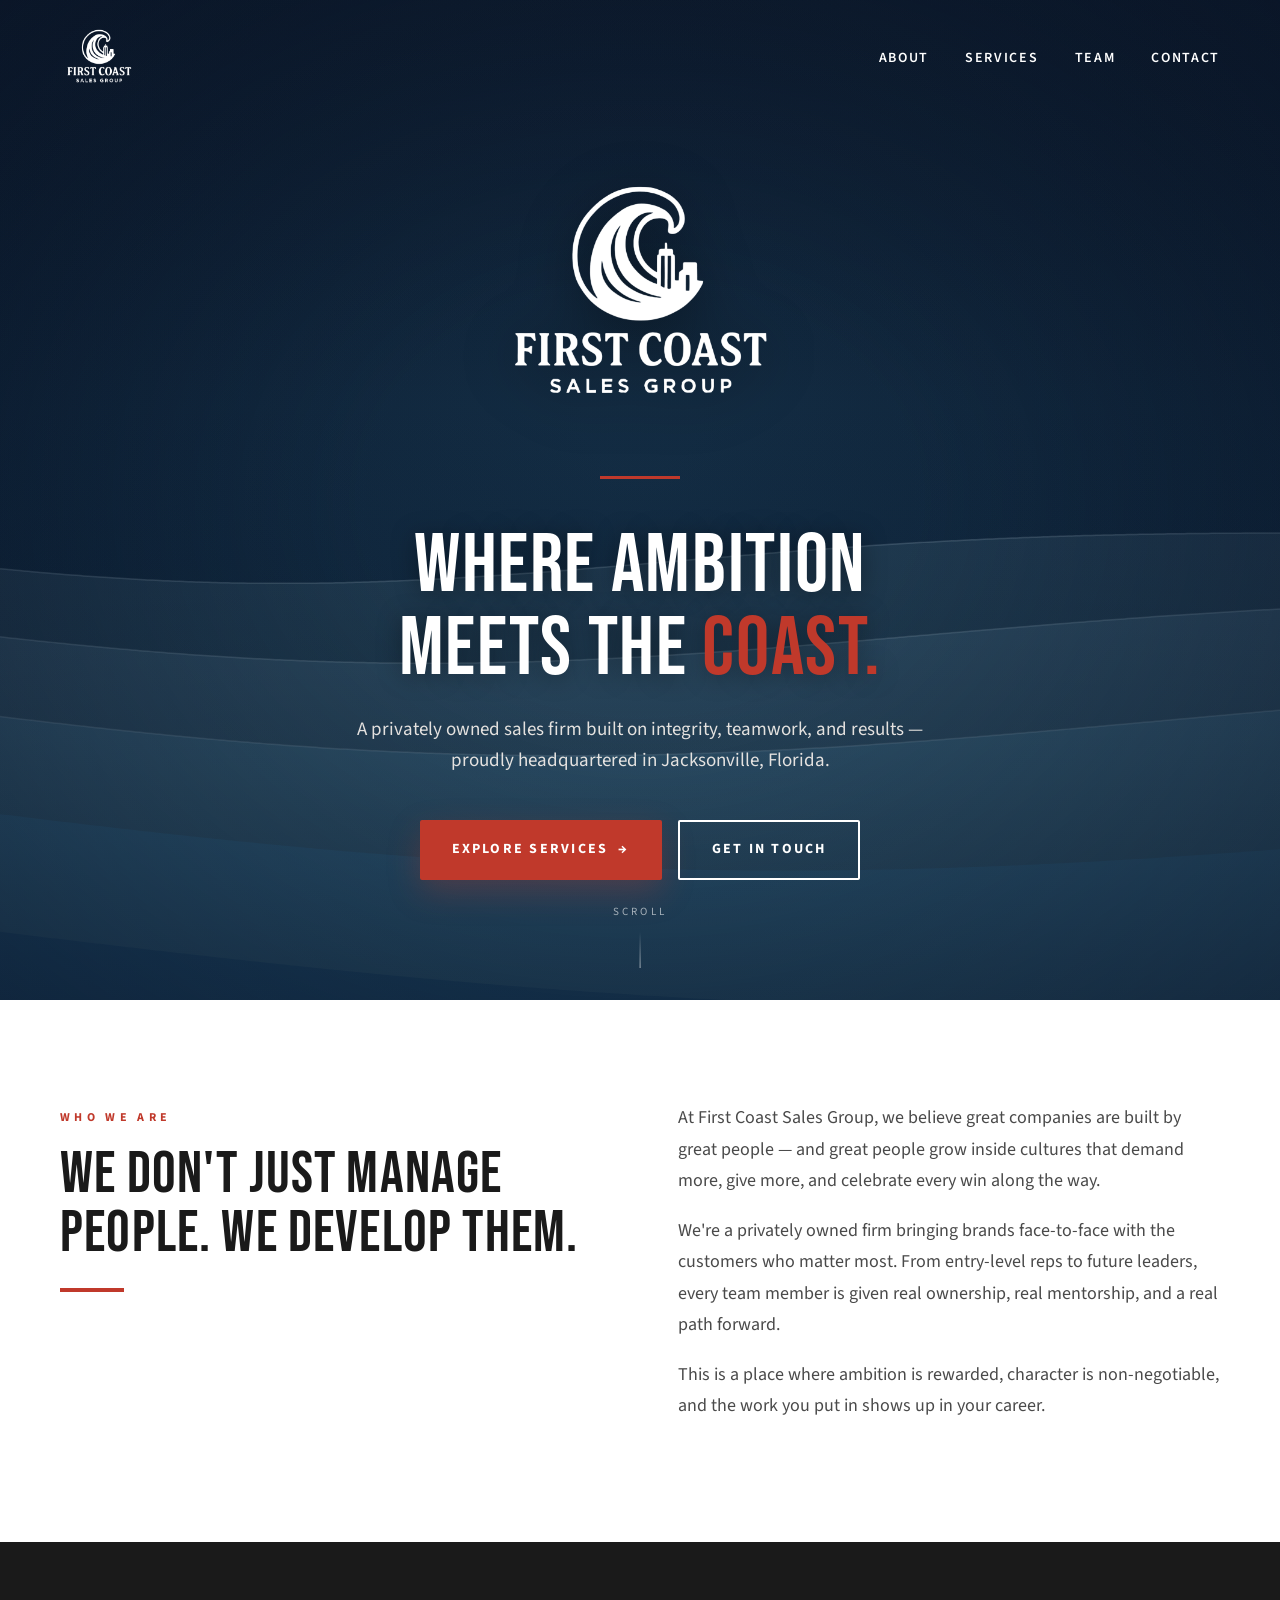
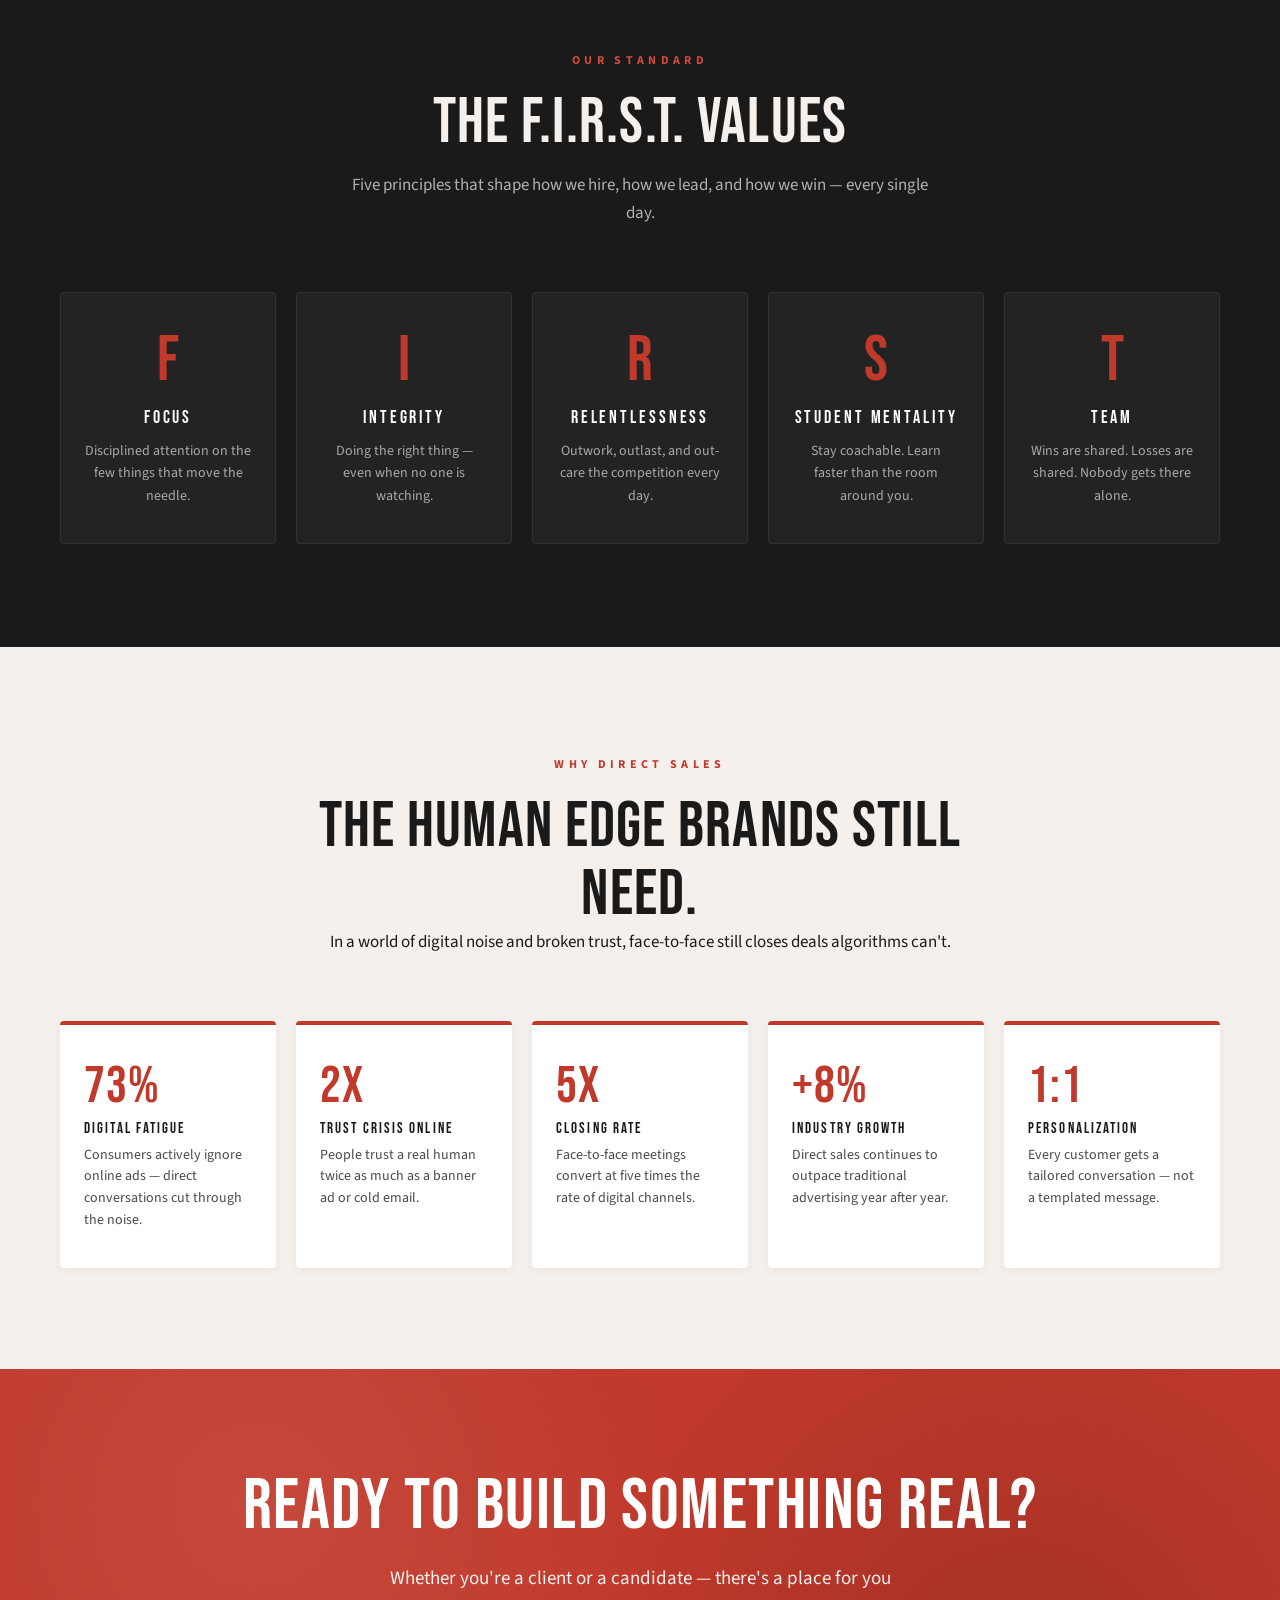
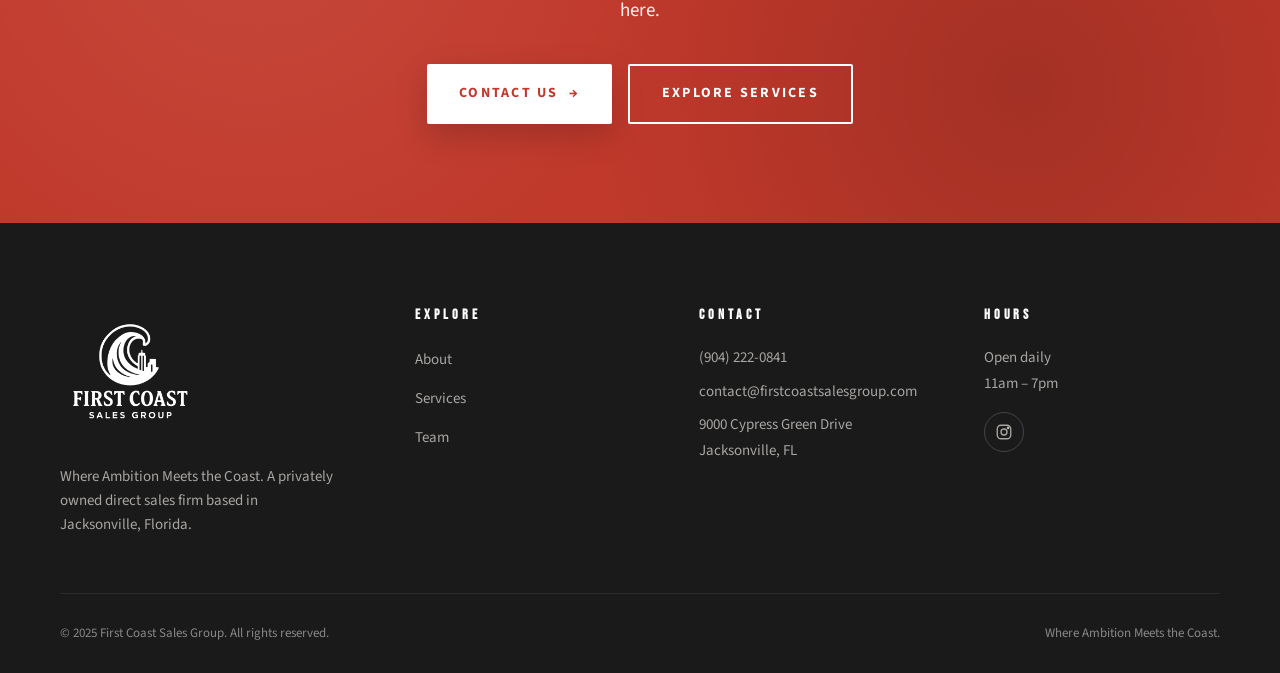
==== index.html @ ead837f4 "Initial First Coast Sales Group site Multi-page marketing site for FCSG: home with animated ocean wa" ====
<!DOCTYPE html>
<html lang="en">
<head>
<meta charset="UTF-8" />
<meta name="viewport" content="width=device-width, initial-scale=1.0" />
<title>First Coast Sales Group — Where Ambition Meets the Coast</title>
<meta name="description" content="A privately owned direct sales firm in Jacksonville, FL — built on integrity, teamwork, and results." />
<link rel="preconnect" href="https://fonts.googleapis.com">
<link rel="preconnect" href="https://fonts.gstatic.com" crossorigin>
<link href="https://fonts.googleapis.com/css2?family=Bebas+Neue&family=Source+Sans+3:wght@400;600;700&display=swap" rel="stylesheet">
<link rel="stylesheet" href="styles.css" />
</head>
<body>

<!-- ============ NAV ============ -->
<nav class="nav">
  <div class="nav-inner">
    <a href="index.html" class="nav-logo">
      <img src="Assets/First%20Coast%20Sales%20Logo.png" alt="First Coast Sales Group" />
    </a>
    <button class="nav-toggle" aria-label="Toggle menu">
      <span></span><span></span><span></span>
    </button>
    <ul class="nav-links">
      <li><a href="about.html" data-page="about.html">About</a></li>
      <li><a href="services.html" data-page="services.html">Services</a></li>
      <li><a href="team.html" data-page="team.html">Team</a></li>
      <li><a href="contact.html" data-page="contact.html">Contact</a></li>
    </ul>
  </div>
</nav>

<!-- ============ HERO ============ -->
<header class="hero">
  <canvas class="hero-canvas" data-wave></canvas>
  <div class="hero-vignette"></div>
  <div class="hero-content">
    <div class="hero-logo">
      <img src="Assets/First%20Coast%20Sales%20Logo.png" alt="First Coast Sales Group" />
    </div>
    <h1>Where Ambition <br/>Meets the <span class="accent">Coast.</span></h1>
    <p class="hero-sub">A privately owned sales firm built on integrity, teamwork, and results — proudly headquartered in Jacksonville, Florida.</p>
    <div class="hero-ctas">
      <a href="services.html" class="btn btn-red">Explore Services <span class="arrow">→</span></a>
      <a href="contact.html" class="btn btn-outline">Get In Touch</a>
    </div>
  </div>
  <div class="scroll-indicator">
    <span>Scroll</span>
    <span class="line"></span>
  </div>
</header>

<!-- ============ WHO WE ARE ============ -->
<section>
  <div class="container">
    <div class="two-col">
      <div class="fade-up">
        <span class="eyebrow">Who We Are</span>
        <h2>We don't just manage people. We develop them.</h2>
        <span class="red-rule"></span>
      </div>
      <div class="fade-up delay-1">
        <p>At First Coast Sales Group, we believe great companies are built by great people — and great people grow inside cultures that demand more, give more, and celebrate every win along the way.</p>
        <p>We're a privately owned firm bringing brands face-to-face with the customers who matter most. From entry-level reps to future leaders, every team member is given real ownership, real mentorship, and a real path forward.</p>
        <p>This is a place where ambition is rewarded, character is non-negotiable, and the work you put in shows up in your career.</p>
      </div>
    </div>
  </div>
</section>

<!-- ============ F.I.R.S.T. VALUES ============ -->
<section class="section-dark">
  <div class="container">
    <div class="values-head fade-up">
      <span class="eyebrow">Our Standard</span>
      <h2>The F.I.R.S.T. Values</h2>
      <p>Five principles that shape how we hire, how we lead, and how we win — every single day.</p>
    </div>
    <div class="values-grid">
      <div class="value-card fade-up">
        <span class="value-letter">F</span>
        <h4>Focus</h4>
        <p>Disciplined attention on the few things that move the needle.</p>
      </div>
      <div class="value-card fade-up delay-1">
        <span class="value-letter">I</span>
        <h4>Integrity</h4>
        <p>Doing the right thing — even when no one is watching.</p>
      </div>
      <div class="value-card fade-up delay-2">
        <span class="value-letter">R</span>
        <h4>Relentlessness</h4>
        <p>Outwork, outlast, and out-care the competition every day.</p>
      </div>
      <div class="value-card fade-up delay-3">
        <span class="value-letter">S</span>
        <h4>Student Mentality</h4>
        <p>Stay coachable. Learn faster than the room around you.</p>
      </div>
      <div class="value-card fade-up delay-4">
        <span class="value-letter">T</span>
        <h4>Team</h4>
        <p>Wins are shared. Losses are shared. Nobody gets there alone.</p>
      </div>
    </div>
  </div>
</section>

<!-- ============ WHY DIRECT SALES ============ -->
<section class="section-cream">
  <div class="container">
    <div class="why-head fade-up">
      <span class="eyebrow">Why Direct Sales</span>
      <h2>The human edge brands still need.</h2>
      <p>In a world of digital noise and broken trust, face-to-face still closes deals algorithms can't.</p>
    </div>
    <div class="stats-grid">
      <div class="stat fade-up">
        <div class="stat-num">73%</div>
        <h4>Digital Fatigue</h4>
        <p>Consumers actively ignore online ads — direct conversations cut through the noise.</p>
      </div>
      <div class="stat fade-up delay-1">
        <div class="stat-num">2x</div>
        <h4>Trust Crisis Online</h4>
        <p>People trust a real human twice as much as a banner ad or cold email.</p>
      </div>
      <div class="stat fade-up delay-2">
        <div class="stat-num">5x</div>
        <h4>Closing Rate</h4>
        <p>Face-to-face meetings convert at five times the rate of digital channels.</p>
      </div>
      <div class="stat fade-up delay-3">
        <div class="stat-num">+8%</div>
        <h4>Industry Growth</h4>
        <p>Direct sales continues to outpace traditional advertising year after year.</p>
      </div>
      <div class="stat fade-up delay-4">
        <div class="stat-num">1:1</div>
        <h4>Personalization</h4>
        <p>Every customer gets a tailored conversation — not a templated message.</p>
      </div>
    </div>
  </div>
</section>

<!-- ============ CTA BANNER ============ -->
<section class="cta-banner">
  <h2 class="fade-up">Ready to Build Something Real?</h2>
  <p class="fade-up delay-1">Whether you're a client or a candidate — there's a place for you here.</p>
  <div class="btn-row fade-up delay-2">
    <a href="contact.html" class="btn btn-white">Contact Us <span class="arrow">→</span></a>
    <a href="services.html" class="btn btn-outline-w">Explore Services</a>
  </div>
</section>

<!-- ============ FOOTER ============ -->
<footer class="footer">
  <div class="container">
    <div class="footer-grid">
      <div class="footer-brand">
        <img class="footer-logo" src="Assets/First%20Coast%20Sales%20Logo.png" alt="First Coast Sales Group" />
        <p class="tagline">Where Ambition Meets the Coast. A privately owned direct sales firm based in Jacksonville, Florida.</p>
      </div>
      <div class="footer-col">
        <h5>Explore</h5>
        <ul>
          <li><a href="about.html">About</a></li>
          <li><a href="services.html">Services</a></li>
          <li><a href="team.html">Team</a></li>
        </ul>
      </div>
      <div class="footer-col">
        <h5>Contact</h5>
        <p>(904) 222-0841</p>
        <p>contact@firstcoastsalesgroup.com</p>
        <p>9000 Cypress Green Drive<br/>Jacksonville, FL</p>
      </div>
      <div class="footer-col">
        <h5>Hours</h5>
        <p>Open daily<br/>11am – 7pm</p>
        <div class="footer-social">
          <a href="https://www.instagram.com/firstcoastsales/" target="_blank" rel="noopener" aria-label="Instagram">
            <svg viewBox="0 0 24 24" width="18" height="18" fill="none" stroke="currentColor" stroke-width="1.8" stroke-linecap="round" stroke-linejoin="round"><rect x="3" y="3" width="18" height="18" rx="5"/><circle cx="12" cy="12" r="4"/><circle cx="17.5" cy="6.5" r="1" fill="currentColor"/></svg>
          </a>
        </div>
      </div>
    </div>
    <div class="footer-bottom">
      <span>&copy; 2025 First Coast Sales Group. All rights reserved.</span>
      <span>Where Ambition Meets the Coast.</span>
    </div>
  </div>
</footer>

<script src="main.js"></script>
</body>
</html>
---- styles.css ----
/* ============================================
   FIRST COAST SALES GROUP — SHARED STYLES
   ============================================ */

:root {
  --red: #C0392B;
  --red-dark: #A0301F;
  --red-light: #D14B3D;
  --dark: #1A1A1A;
  --dark-2: #232323;
  --cream: #F5F0EB;
  --white: #FFFFFF;
  --gray: #888888;
  --gray-light: #D9D9D9;
  --gray-dark: #4A4A4A;
  --navy-deep: #0A1628;
  --teal-deep: #0D2E3E;

  --font-display: 'Bebas Neue', 'Barlow Condensed', Impact, sans-serif;
  --font-body: 'Source Sans 3', 'Lato', -apple-system, sans-serif;

  --max-width: 1240px;
  --section-pad: clamp(64px, 8vw, 120px);
  --gutter: clamp(20px, 4vw, 40px);

  --shadow-sm: 0 2px 8px rgba(0,0,0,0.06);
  --shadow-md: 0 8px 24px rgba(0,0,0,0.08);
  --shadow-lg: 0 16px 48px rgba(0,0,0,0.14);
  --shadow-red: 0 12px 32px rgba(192,57,43,0.28);

  --ease: cubic-bezier(0.4, 0, 0.2, 1);
}

* {
  margin: 0;
  padding: 0;
  box-sizing: border-box;
}

html {
  scroll-behavior: smooth;
  -webkit-font-smoothing: antialiased;
  -moz-osx-font-smoothing: grayscale;
}

body {
  font-family: var(--font-body);
  font-size: 17px;
  line-height: 1.7;
  color: var(--dark);
  background: var(--white);
  overflow-x: hidden;
}

img {
  max-width: 100%;
  display: block;
}

a {
  color: inherit;
  text-decoration: none;
  transition: color 0.25s var(--ease);
}

button {
  font-family: inherit;
  cursor: pointer;
  border: none;
  background: none;
}

h1, h2, h3, h4 {
  font-family: var(--font-display);
  font-weight: 400;
  line-height: 1.05;
  letter-spacing: 0.02em;
  text-transform: uppercase;
}

h1 { font-size: clamp(48px, 8vw, 104px); }
h2 { font-size: clamp(36px, 5vw, 64px); }
h3 { font-size: clamp(24px, 3vw, 36px); }
h4 { font-size: clamp(18px, 2vw, 22px); }

p { font-size: 1.0625rem; }

.container {
  max-width: var(--max-width);
  margin: 0 auto;
  padding: 0 var(--gutter);
}

.container-narrow {
  max-width: 880px;
  margin: 0 auto;
  padding: 0 var(--gutter);
}

/* ============================================
   NAV
   ============================================ */

.nav {
  position: fixed;
  top: 0;
  left: 0;
  right: 0;
  z-index: 100;
  padding: 18px 0;
  background: transparent;
  transition: background 0.35s var(--ease), padding 0.35s var(--ease), border-color 0.35s var(--ease);
  border-bottom: 1px solid transparent;
}

.nav.scrolled {
  background: rgba(26, 26, 26, 0.96);
  backdrop-filter: blur(12px);
  -webkit-backdrop-filter: blur(12px);
  padding: 12px 0;
  border-bottom-color: rgba(255,255,255,0.06);
}

.nav-inner {
  display: flex;
  align-items: center;
  justify-content: space-between;
  max-width: var(--max-width);
  margin: 0 auto;
  padding: 0 var(--gutter);
}

.nav-logo {
  display: inline-flex;
  align-items: center;
  line-height: 0;
}

.nav-logo img {
  height: 78px;
  width: auto;
  display: block;
  transition: height 0.35s var(--ease);
  filter: brightness(0) invert(1);
}

.nav.scrolled .nav-logo img {
  height: 62px;
}

@media (max-width: 600px) {
  .nav-logo img { height: 60px; }
  .nav.scrolled .nav-logo img { height: 50px; }
}

.nav-links {
  display: flex;
  align-items: center;
  gap: 36px;
  list-style: none;
}

.nav-links a {
  color: var(--white);
  font-size: 14px;
  font-weight: 600;
  letter-spacing: 0.12em;
  text-transform: uppercase;
  position: relative;
  padding: 4px 0;
}

.nav-links a::after {
  content: '';
  position: absolute;
  left: 0;
  bottom: -2px;
  width: 0;
  height: 2px;
  background: var(--red);
  transition: width 0.3s var(--ease);
}

.nav-links a:hover::after,
.nav-links a.active::after { width: 100%; }
.nav-links a.active { color: var(--white); }

.nav-cta {
  background: var(--red);
  color: var(--white) !important;
  padding: 12px 22px !important;
  border-radius: 2px;
  font-size: 13px !important;
  letter-spacing: 0.14em !important;
  transition: background 0.25s var(--ease), transform 0.25s var(--ease);
}

.nav-cta:hover { background: var(--red-light); transform: translateY(-2px); }
.nav-cta::after { display: none !important; }

.nav-toggle {
  display: none;
  width: 32px;
  height: 24px;
  position: relative;
}

.nav-toggle span {
  position: absolute;
  left: 0;
  width: 100%;
  height: 2px;
  background: var(--white);
  transition: transform 0.3s var(--ease), opacity 0.3s var(--ease), top 0.3s var(--ease);
}

.nav-toggle span:nth-child(1) { top: 4px; }
.nav-toggle span:nth-child(2) { top: 11px; }
.nav-toggle span:nth-child(3) { top: 18px; }

.nav-toggle.open span:nth-child(1) { top: 11px; transform: rotate(45deg); }
.nav-toggle.open span:nth-child(2) { opacity: 0; }
.nav-toggle.open span:nth-child(3) { top: 11px; transform: rotate(-45deg); }

@media (max-width: 880px) {
  .nav-toggle { display: block; }
  .nav-links {
    position: fixed;
    top: 0;
    right: 0;
    width: 80%;
    max-width: 360px;
    height: 100vh;
    background: var(--dark);
    flex-direction: column;
    align-items: flex-start;
    padding: 100px 36px 36px;
    gap: 24px;
    transform: translateX(100%);
    transition: transform 0.4s var(--ease);
    border-left: 1px solid rgba(255,255,255,0.06);
  }
  .nav-links.open { transform: translateX(0); }
  .nav-links a { font-size: 16px; }
}

/* ============================================
   BUTTONS
   ============================================ */

.btn {
  display: inline-flex;
  align-items: center;
  gap: 10px;
  padding: 16px 32px;
  font-family: var(--font-body);
  font-size: 14px;
  font-weight: 700;
  letter-spacing: 0.16em;
  text-transform: uppercase;
  border-radius: 2px;
  transition: all 0.3s var(--ease);
  cursor: pointer;
  position: relative;
  overflow: hidden;
}

.btn-red {
  background: var(--red);
  color: var(--white);
  box-shadow: var(--shadow-red);
}

.btn-red:hover {
  background: var(--red-light);
  transform: translateY(-3px);
  box-shadow: 0 16px 36px rgba(192,57,43,0.36);
}

.btn-outline {
  background: transparent;
  color: var(--white);
  border: 2px solid var(--white);
}

.btn-outline:hover {
  background: var(--white);
  color: var(--dark);
  transform: translateY(-3px);
}

.btn-outline-dark {
  background: transparent;
  color: var(--dark);
  border: 2px solid var(--dark);
}

.btn-outline-dark:hover {
  background: var(--dark);
  color: var(--white);
  transform: translateY(-3px);
}

.btn .arrow {
  display: inline-block;
  transition: transform 0.3s var(--ease);
}

.btn:hover .arrow { transform: translateX(4px); }

/* ============================================
   HERO — OCEAN WAVE
   ============================================ */

.hero {
  position: relative;
  min-height: 100vh;
  display: flex;
  align-items: center;
  overflow: hidden;
  background: linear-gradient(180deg, var(--navy-deep) 0%, var(--teal-deep) 100%);
  color: var(--white);
}

.hero-canvas {
  position: absolute;
  inset: 0;
  width: 100%;
  height: 100%;
  z-index: 1;
}

.hero-vignette {
  position: absolute;
  inset: 0;
  background:
    radial-gradient(ellipse at center, transparent 30%, rgba(10,22,40,0.45) 100%),
    linear-gradient(180deg, rgba(10,22,40,0.35) 0%, transparent 40%, rgba(10,22,40,0.6) 100%);
  z-index: 2;
  pointer-events: none;
}

.hero-content {
  position: relative;
  z-index: 3;
  width: 100%;
  padding: 140px var(--gutter) 120px;
  max-width: var(--max-width);
  margin: 0 auto;
  text-align: center;
}

.hero-logo {
  display: inline-block;
  margin-bottom: 36px;
  padding-bottom: 32px;
  position: relative;
}

.hero-logo::after {
  content: '';
  position: absolute;
  bottom: 0;
  left: 50%;
  transform: translateX(-50%);
  width: 80px;
  height: 3px;
  background: var(--red);
}

.hero-logo img {
  display: block;
  margin: 0 auto;
  height: clamp(180px, 24vw, 320px);
  width: auto;
  filter: brightness(0) invert(1) drop-shadow(0 8px 28px rgba(0,0,0,0.45));
}

.hero h1 {
  font-size: clamp(40px, 6.5vw, 88px);
  line-height: 1;
  margin-bottom: 24px;
  text-shadow: 0 2px 24px rgba(0,0,0,0.4);
}

.hero h1 .accent { color: var(--red); }

.hero-sub {
  font-size: clamp(16px, 1.5vw, 19px);
  max-width: 620px;
  margin: 0 auto 44px;
  color: rgba(245,240,235,0.92);
  line-height: 1.6;
}

.hero-ctas {
  display: flex;
  flex-wrap: wrap;
  gap: 16px;
  justify-content: center;
}

.scroll-indicator {
  position: absolute;
  bottom: 32px;
  left: 50%;
  transform: translateX(-50%);
  z-index: 3;
  display: flex;
  flex-direction: column;
  align-items: center;
  gap: 10px;
  color: rgba(255,255,255,0.6);
  font-size: 11px;
  letter-spacing: 0.3em;
  text-transform: uppercase;
  animation: floatY 2.6s ease-in-out infinite;
}

.scroll-indicator .line {
  width: 1px;
  height: 36px;
  background: linear-gradient(to bottom, transparent, rgba(255,255,255,0.6));
}

@keyframes floatY {
  0%, 100% { transform: translate(-50%, 0); }
  50% { transform: translate(-50%, 8px); }
}

/* ============================================
   PAGE HEADER (subpages)
   ============================================ */

.page-header {
  position: relative;
  background: linear-gradient(180deg, var(--navy-deep) 0%, var(--teal-deep) 100%);
  color: var(--white);
  padding: 200px 0 110px;
  overflow: hidden;
  text-align: center;
}

.page-header::before {
  content: '';
  position: absolute;
  inset: 0;
  background:
    radial-gradient(ellipse 80% 60% at 75% 25%, rgba(192,57,43,0.16), transparent 60%),
    radial-gradient(ellipse 70% 50% at 15% 85%, rgba(20,80,130,0.45), transparent 60%);
  z-index: 1;
  pointer-events: none;
}

.page-header::after {
  content: '';
  position: absolute;
  left: 50%;
  bottom: 64px;
  transform: translateX(-50%);
  width: 64px;
  height: 4px;
  background: var(--red);
  z-index: 2;
}

.page-header .container {
  position: relative;
  z-index: 2;
}

.page-header .eyebrow {
  font-size: 13px;
  letter-spacing: 0.4em;
  color: var(--red);
  text-transform: uppercase;
  font-weight: 700;
  margin-bottom: 16px;
}

.page-header h1 {
  font-size: clamp(48px, 7vw, 96px);
  margin-bottom: 18px;
}

.page-header p {
  max-width: 640px;
  margin: 0 auto;
  color: rgba(245,240,235,0.85);
  font-size: 18px;
}

/* ============================================
   SECTIONS
   ============================================ */

section {
  padding: var(--section-pad) 0;
  position: relative;
}

.section-dark {
  background: var(--dark);
  color: var(--cream);
}

.section-cream {
  background: var(--cream);
  color: var(--dark);
}

.eyebrow {
  font-size: 12px;
  font-weight: 700;
  letter-spacing: 0.36em;
  text-transform: uppercase;
  color: var(--red);
  display: inline-block;
  margin-bottom: 18px;
}

.section-dark .eyebrow { color: var(--red-light); }

.red-rule {
  width: 64px;
  height: 4px;
  background: var(--red);
  display: block;
  margin: 24px 0;
}

.red-rule.center { margin: 24px auto; }

/* ============================================
   WHO WE ARE — TWO COL
   ============================================ */

.two-col {
  display: grid;
  grid-template-columns: 1fr 1fr;
  gap: clamp(40px, 6vw, 96px);
  align-items: start;
}

.two-col h2 {
  font-size: clamp(36px, 4.6vw, 60px);
  line-height: 1;
}

.two-col p {
  font-size: 18px;
  line-height: 1.75;
  color: var(--gray-dark);
  margin-bottom: 18px;
}

@media (max-width: 800px) {
  .two-col { grid-template-columns: 1fr; }
}

/* ============================================
   F.I.R.S.T. VALUES
   ============================================ */

.values-head {
  text-align: center;
  margin-bottom: 64px;
}

.values-head h2 {
  margin-bottom: 14px;
}

.values-head p {
  max-width: 580px;
  margin: 0 auto;
  color: rgba(245,240,235,0.7);
}

.values-grid {
  display: grid;
  grid-template-columns: repeat(5, 1fr);
  gap: 20px;
}

@media (max-width: 1000px) { .values-grid { grid-template-columns: repeat(2, 1fr); } }
@media (max-width: 540px) { .values-grid { grid-template-columns: 1fr; } }

.value-card {
  background: var(--dark-2);
  border: 1px solid rgba(255,255,255,0.06);
  padding: 36px 24px;
  border-radius: 4px;
  text-align: center;
  position: relative;
  overflow: hidden;
  transition: transform 0.4s var(--ease), border-color 0.4s var(--ease), background 0.4s var(--ease);
}

.value-card::before {
  content: '';
  position: absolute;
  top: 0;
  left: 0;
  right: 0;
  height: 3px;
  background: var(--red);
  transform: scaleX(0);
  transform-origin: left;
  transition: transform 0.5s var(--ease);
}

.value-card:hover {
  transform: translateY(-6px);
  border-color: rgba(192,57,43,0.4);
  background: #2A2A2A;
}

.value-card:hover::before { transform: scaleX(1); }

.value-letter {
  font-family: var(--font-display);
  font-size: 64px;
  color: var(--red);
  line-height: 1;
  margin-bottom: 16px;
  display: block;
}

.value-card h4 {
  color: var(--white);
  font-size: 18px;
  letter-spacing: 0.16em;
  margin-bottom: 12px;
}

.value-card p {
  font-size: 14px;
  line-height: 1.6;
  color: rgba(245,240,235,0.65);
}

/* ============================================
   WHY DIRECT SALES — STATS GRID
   ============================================ */

.why-head {
  text-align: center;
  max-width: 720px;
  margin: 0 auto 64px;
}

.stats-grid {
  display: grid;
  grid-template-columns: repeat(5, 1fr);
  gap: 20px;
}

@media (max-width: 1000px) { .stats-grid { grid-template-columns: repeat(2, 1fr); } }
@media (max-width: 540px) { .stats-grid { grid-template-columns: 1fr; } }

.stat {
  background: var(--white);
  padding: 36px 24px;
  border-radius: 4px;
  border-top: 4px solid var(--red);
  box-shadow: var(--shadow-sm);
  transition: transform 0.3s var(--ease), box-shadow 0.3s var(--ease);
  text-align: left;
}

.stat:hover {
  transform: translateY(-4px);
  box-shadow: var(--shadow-md);
}

.stat-num {
  font-family: var(--font-display);
  font-size: 52px;
  color: var(--red);
  line-height: 1;
  margin-bottom: 8px;
  letter-spacing: 0.02em;
}

.stat h4 {
  font-size: 15px;
  letter-spacing: 0.14em;
  color: var(--dark);
  margin-bottom: 8px;
}

.stat p {
  font-size: 14px;
  line-height: 1.55;
  color: var(--gray-dark);
}

/* ============================================
   CTA BANNER
   ============================================ */

.cta-banner {
  background: var(--red);
  color: var(--white);
  text-align: center;
  padding: 100px var(--gutter);
  position: relative;
  overflow: hidden;
}

.cta-banner::before {
  content: '';
  position: absolute;
  inset: 0;
  background:
    radial-gradient(circle at 20% 30%, rgba(255,255,255,0.08), transparent 40%),
    radial-gradient(circle at 80% 70%, rgba(0,0,0,0.15), transparent 40%);
  pointer-events: none;
}

.cta-banner h2 {
  font-size: clamp(40px, 6vw, 72px);
  margin-bottom: 18px;
  position: relative;
}

.cta-banner p {
  font-size: 19px;
  max-width: 540px;
  margin: 0 auto 36px;
  position: relative;
  color: rgba(255,255,255,0.92);
}

.cta-banner .btn-row {
  display: flex;
  flex-wrap: wrap;
  gap: 16px;
  justify-content: center;
  position: relative;
}

.cta-banner .btn-white {
  background: var(--white);
  color: var(--red);
  box-shadow: 0 12px 32px rgba(0,0,0,0.18);
}

.cta-banner .btn-white:hover {
  background: var(--cream);
  transform: translateY(-3px);
}

.cta-banner .btn-outline-w {
  background: transparent;
  color: var(--white);
  border: 2px solid var(--white);
}

.cta-banner .btn-outline-w:hover {
  background: var(--white);
  color: var(--red);
  transform: translateY(-3px);
}

/* ============================================
   FOOTER
   ============================================ */

.footer {
  background: var(--dark);
  color: var(--cream);
  padding: 80px 0 28px;
}

.footer-grid {
  display: grid;
  grid-template-columns: 1.3fr 1fr 1fr 1fr;
  gap: 48px;
  padding-bottom: 56px;
  border-bottom: 1px solid rgba(255,255,255,0.08);
}

@media (max-width: 800px) {
  .footer-grid { grid-template-columns: 1fr 1fr; gap: 36px; }
}
@media (max-width: 480px) {
  .footer-grid { grid-template-columns: 1fr; }
}

.footer-brand .footer-logo {
  height: 140px;
  width: auto;
  display: block;
  margin-bottom: 22px;
  filter: brightness(0) invert(1);
}

@media (max-width: 600px) {
  .footer-brand .footer-logo { height: 110px; }
}

.footer-brand .tagline {
  color: rgba(245,240,235,0.65);
  font-size: 15px;
  max-width: 280px;
  line-height: 1.6;
}

.footer-col h5 {
  font-family: var(--font-display);
  font-size: 14px;
  letter-spacing: 0.28em;
  color: var(--white);
  margin-bottom: 18px;
  text-transform: uppercase;
}

.footer-col ul {
  list-style: none;
}

.footer-col li {
  margin-bottom: 10px;
}

.footer-col a {
  color: rgba(245,240,235,0.65);
  font-size: 15px;
  transition: color 0.25s var(--ease);
}

.footer-col a:hover { color: var(--red-light); }

.footer-col p {
  color: rgba(245,240,235,0.65);
  font-size: 15px;
  margin-bottom: 8px;
}

.footer-social {
  display: flex;
  gap: 12px;
  margin-top: 16px;
}

.footer-social a {
  width: 40px;
  height: 40px;
  display: inline-flex;
  align-items: center;
  justify-content: center;
  border: 1px solid rgba(255,255,255,0.18);
  border-radius: 50%;
  transition: background 0.3s var(--ease), border-color 0.3s var(--ease), color 0.3s var(--ease);
}

.footer-social a:hover {
  background: var(--red);
  border-color: var(--red);
  color: var(--white);
}

.footer-bottom {
  display: flex;
  justify-content: space-between;
  align-items: center;
  padding-top: 28px;
  font-size: 13px;
  color: var(--gray);
}

@media (max-width: 600px) {
  .footer-bottom { flex-direction: column; gap: 8px; text-align: center; }
}

/* ============================================
   ABOUT PAGE
   ============================================ */

.mission {
  background: var(--dark);
  color: var(--cream);
  padding: var(--section-pad) 0;
  text-align: center;
}

.mission .eyebrow { color: var(--red-light); }

.mission blockquote {
  font-family: var(--font-display);
  font-size: clamp(32px, 4.4vw, 56px);
  line-height: 1.1;
  letter-spacing: 0.02em;
  text-transform: uppercase;
  color: var(--white);
  max-width: 920px;
  margin: 24px auto 0;
  position: relative;
  padding: 0 40px;
}

.mission blockquote::before,
.mission blockquote::after {
  content: '';
  position: absolute;
  top: 50%;
  width: 24px;
  height: 4px;
  background: var(--red);
}
.mission blockquote::before { left: 0; }
.mission blockquote::after { right: 0; }

@media (max-width: 600px) {
  .mission blockquote::before,
  .mission blockquote::after { display: none; }
  .mission blockquote { padding: 0; }
}

.values-detail {
  background: var(--cream);
}

.values-detail .head {
  text-align: center;
  margin-bottom: 64px;
  max-width: 640px;
  margin-left: auto;
  margin-right: auto;
}

.values-detail-list {
  display: grid;
  gap: 24px;
}

.value-row {
  display: grid;
  grid-template-columns: 120px 1fr;
  gap: 32px;
  align-items: start;
  padding: 36px;
  background: var(--white);
  border-radius: 4px;
  border-left: 4px solid var(--red);
  box-shadow: var(--shadow-sm);
  transition: transform 0.3s var(--ease), box-shadow 0.3s var(--ease);
}

.value-row:hover {
  transform: translateX(6px);
  box-shadow: var(--shadow-md);
}

.value-row .letter {
  font-family: var(--font-display);
  font-size: 96px;
  color: var(--red);
  line-height: 0.85;
}

.value-row h3 {
  font-size: 28px;
  margin-bottom: 12px;
  color: var(--dark);
}

.value-row p {
  color: var(--gray-dark);
  font-size: 16px;
  line-height: 1.7;
}

@media (max-width: 600px) {
  .value-row { grid-template-columns: 1fr; gap: 12px; padding: 28px; }
  .value-row .letter { font-size: 64px; }
}

/* ============================================
   TEAM / PROFILE CARDS
   ============================================ */

.team-section {
  background: var(--white);
}

.team-intro {
  text-align: center;
  max-width: 720px;
  margin: 0 auto 72px;
}

.team-grid {
  display: grid;
  grid-template-columns: repeat(2, 1fr);
  gap: 48px;
  max-width: 980px;
  margin: 0 auto;
}

@media (max-width: 760px) {
  .team-grid { grid-template-columns: 1fr; }
}

.profile-card {
  background: var(--cream);
  border-radius: 4px;
  overflow: hidden;
  box-shadow: var(--shadow-sm);
  transition: transform 0.4s var(--ease), box-shadow 0.4s var(--ease);
  position: relative;
}

.profile-card:hover {
  transform: translateY(-6px);
  box-shadow: var(--shadow-lg);
}

.profile-img {
  aspect-ratio: 4 / 5;
  background:
    linear-gradient(135deg, #2C2C2C 0%, #1A1A1A 100%);
  display: flex;
  align-items: center;
  justify-content: center;
  position: relative;
  overflow: hidden;
}

.profile-img::before {
  content: '';
  position: absolute;
  inset: 0;
  background: radial-gradient(circle at 30% 30%, rgba(192,57,43,0.18), transparent 60%);
}

.profile-img .initials {
  font-family: var(--font-display);
  font-size: 88px;
  color: var(--white);
  letter-spacing: 0.06em;
  position: relative;
  z-index: 2;
  opacity: 0.92;
}

.profile-img img {
  position: absolute;
  inset: 0;
  width: 100%;
  height: 100%;
  object-fit: cover;
  object-position: center top;
  z-index: 1;
  display: block;
}

.profile-img img[src*="Kylie"] {
  object-position: center 18%;
}

.profile-img .photo-fade {
  position: absolute;
  inset: 0;
  z-index: 2;
  background: linear-gradient(180deg, transparent 60%, rgba(0,0,0,0.35) 100%);
  pointer-events: none;
}

.profile-img .badge {
  position: absolute;
  top: 18px;
  left: 18px;
  background: var(--red);
  color: var(--white);
  font-size: 11px;
  letter-spacing: 0.2em;
  font-weight: 700;
  text-transform: uppercase;
  padding: 6px 12px;
  border-radius: 2px;
  z-index: 3;
}

.profile-body {
  padding: 36px 32px;
}

.profile-body h3 {
  font-size: 26px;
  margin-bottom: 4px;
  color: var(--dark);
}

.profile-body .role {
  font-family: var(--font-body);
  font-size: 13px;
  font-weight: 700;
  letter-spacing: 0.2em;
  text-transform: uppercase;
  color: var(--red);
  margin-bottom: 16px;
  display: block;
}

.profile-body p {
  color: var(--gray-dark);
  font-size: 15.5px;
  line-height: 1.7;
}

/* ============================================
   TEAM GALLERY
   ============================================ */

.gallery-section {
  background: var(--cream);
  border-top: 1px solid rgba(0,0,0,0.05);
}

.gallery-head {
  text-align: center;
  margin-bottom: 64px;
  max-width: 720px;
  margin-left: auto;
  margin-right: auto;
}

.gallery-head h2 { margin-bottom: 14px; }
.gallery-head p { color: var(--gray-dark); margin-top: 18px; }

.gallery-grid {
  display: grid;
  grid-template-columns: repeat(4, 1fr);
  gap: 8px;
  border-radius: 4px;
  overflow: hidden;
  max-width: 1240px;
  margin: 0 auto;
}

.gallery-item {
  aspect-ratio: 4 / 3;
  overflow: hidden;
  position: relative;
  background: #1A1A1A;
  transition: transform 0.4s var(--ease), z-index 0s var(--ease) 0.4s;
}

@media (max-width: 820px) {
  .gallery-grid {
    grid-template-columns: repeat(2, 1fr);
    max-width: 720px;
  }
}

@media (max-width: 440px) {
  .gallery-grid {
    grid-template-columns: 1fr;
    max-width: 480px;
    gap: 4px;
  }
}

.gallery-item img {
  width: 100%;
  height: 100%;
  object-fit: cover;
  transition: transform 0.7s var(--ease), filter 0.4s var(--ease);
  display: block;
}

.gallery-item::after {
  content: '';
  position: absolute;
  inset: 0;
  background:
    linear-gradient(180deg, transparent 50%, rgba(0,0,0,0.55) 100%);
  opacity: 0;
  transition: opacity 0.4s var(--ease);
  pointer-events: none;
}

.gallery-item::before {
  content: '';
  position: absolute;
  inset: 0;
  border: 0 solid var(--red);
  transition: border-width 0.3s var(--ease);
  z-index: 2;
  pointer-events: none;
}

.gallery-item:hover {
  z-index: 5;
  transition: transform 0.4s var(--ease), z-index 0s;
}

.gallery-item:hover img { transform: scale(1.08); }
.gallery-item:hover::after { opacity: 1; }
.gallery-item:hover::before { border-width: 3px; }

/* ============================================
   SERVICES PAGE
   ============================================ */

.services-intro {
  background: var(--cream);
  text-align: center;
}

.services-intro h2 {
  font-size: clamp(32px, 4.4vw, 56px);
  max-width: 980px;
  margin: 18px auto 0;
}

.service-cards {
  background: var(--white);
}

.service-grid {
  display: grid;
  grid-template-columns: repeat(3, 1fr);
  gap: 28px;
}

@media (max-width: 900px) { .service-grid { grid-template-columns: 1fr; } }

.service-card {
  background: var(--white);
  border: 1px solid var(--gray-light);
  border-top: 4px solid var(--red);
  padding: 44px 36px;
  border-radius: 4px;
  transition: transform 0.4s var(--ease), box-shadow 0.4s var(--ease), border-color 0.4s var(--ease);
  position: relative;
}

.service-card:hover {
  transform: translateY(-8px);
  box-shadow: var(--shadow-lg);
  border-color: var(--red);
}

.service-icon {
  width: 64px;
  height: 64px;
  display: flex;
  align-items: center;
  justify-content: center;
  background: rgba(192,57,43,0.08);
  border-radius: 50%;
  color: var(--red);
  margin-bottom: 24px;
}

.service-icon svg { width: 30px; height: 30px; }

.service-card h3 {
  font-size: 26px;
  margin-bottom: 14px;
  color: var(--dark);
}

.service-card p {
  font-size: 16px;
  line-height: 1.7;
  color: var(--gray-dark);
}

.why-direct {
  background: var(--dark);
  color: var(--cream);
}

.why-direct .head {
  text-align: center;
  margin-bottom: 56px;
  max-width: 640px;
  margin-left: auto;
  margin-right: auto;
}

.why-direct .head p { color: rgba(245,240,235,0.7); }

.why-list {
  display: grid;
  gap: 16px;
  max-width: 880px;
  margin: 0 auto;
}

.why-row {
  display: grid;
  grid-template-columns: 80px 1fr;
  gap: 28px;
  align-items: center;
  padding: 28px 32px;
  background: var(--dark-2);
  border-radius: 4px;
  border-left: 3px solid var(--red);
  transition: transform 0.3s var(--ease), background 0.3s var(--ease);
}

.why-row:hover { transform: translateX(6px); background: #2A2A2A; }

.why-row .num {
  font-family: var(--font-display);
  font-size: 56px;
  color: var(--red);
  line-height: 0.9;
}

.why-row h4 {
  color: var(--white);
  font-size: 18px;
  letter-spacing: 0.1em;
  margin-bottom: 6px;
}

.why-row p { color: rgba(245,240,235,0.7); font-size: 15px; }

@media (max-width: 600px) {
  .why-row { grid-template-columns: 1fr; gap: 8px; padding: 24px; }
}

/* ============================================
   CONTACT PAGE
   ============================================ */

.contact-section {
  background: var(--cream);
}

.contact-grid {
  display: grid;
  grid-template-columns: 1fr 1.2fr;
  gap: 64px;
}

@media (max-width: 880px) {
  .contact-grid { grid-template-columns: 1fr; gap: 48px; }
}

.contact-info h2 {
  font-size: clamp(32px, 4vw, 48px);
  margin-bottom: 14px;
}

.contact-info > p {
  color: var(--gray-dark);
  margin-bottom: 36px;
}

.contact-list {
  list-style: none;
  display: grid;
  gap: 24px;
}

.contact-list li {
  display: grid;
  grid-template-columns: 48px 1fr;
  gap: 18px;
  align-items: center;
}

.contact-list .icon {
  width: 48px;
  height: 48px;
  display: flex;
  align-items: center;
  justify-content: center;
  background: var(--white);
  border: 1px solid var(--gray-light);
  border-radius: 50%;
  color: var(--red);
  flex-shrink: 0;
}

.contact-list .icon svg { width: 20px; height: 20px; }

.contact-list .label {
  font-size: 11px;
  letter-spacing: 0.24em;
  text-transform: uppercase;
  color: var(--gray);
  font-weight: 700;
  margin-bottom: 2px;
  display: block;
}

.contact-list .value {
  font-size: 16px;
  color: var(--dark);
  font-weight: 600;
}

.contact-list a.value:hover { color: var(--red); }

.contact-form {
  background: var(--white);
  padding: 44px;
  border-radius: 4px;
  box-shadow: var(--shadow-md);
  border-top: 4px solid var(--red);
}

@media (max-width: 480px) {
  .contact-form { padding: 32px 24px; }
}

.form-row {
  display: grid;
  grid-template-columns: 1fr 1fr;
  gap: 18px;
  margin-bottom: 18px;
}

@media (max-width: 600px) { .form-row { grid-template-columns: 1fr; } }

.form-group {
  margin-bottom: 18px;
}

.form-group label {
  display: block;
  font-size: 12px;
  letter-spacing: 0.16em;
  text-transform: uppercase;
  font-weight: 700;
  color: var(--dark);
  margin-bottom: 8px;
}

.form-group label .opt {
  color: var(--gray);
  font-weight: 400;
  letter-spacing: 0.05em;
  text-transform: none;
  font-size: 12px;
}

.form-group input,
.form-group textarea {
  width: 100%;
  padding: 14px 16px;
  background: var(--cream);
  border: 1px solid transparent;
  border-radius: 2px;
  font-family: var(--font-body);
  font-size: 16px;
  color: var(--dark);
  transition: border-color 0.25s var(--ease), background 0.25s var(--ease);
}

.form-group input:focus,
.form-group textarea:focus {
  outline: none;
  border-color: var(--red);
  background: var(--white);
}

.form-group textarea {
  min-height: 140px;
  resize: vertical;
  line-height: 1.6;
}

.form-group input[type="file"] {
  padding: 12px;
  cursor: pointer;
  background: var(--cream);
}

.form-group input[type="file"]::file-selector-button {
  background: var(--dark);
  color: var(--white);
  border: none;
  padding: 8px 14px;
  border-radius: 2px;
  font-family: inherit;
  font-size: 12px;
  font-weight: 700;
  letter-spacing: 0.12em;
  text-transform: uppercase;
  margin-right: 14px;
  cursor: pointer;
  transition: background 0.25s var(--ease);
}

.form-group input[type="file"]::file-selector-button:hover { background: var(--red); }

.form-msg {
  display: none;
  padding: 14px 18px;
  border-radius: 2px;
  margin-top: 18px;
  font-size: 14px;
  font-weight: 600;
}

.form-msg.show { display: block; }

.form-msg.success {
  background: rgba(46, 160, 67, 0.1);
  color: #1A7B2E;
  border: 1px solid rgba(46, 160, 67, 0.3);
}

/* ============================================
   CAREERS PAGE
   ============================================ */

.careers-pitch {
  background: var(--cream);
  text-align: center;
}

.careers-pitch .lead {
  max-width: 720px;
  margin: 18px auto 0;
  font-size: 19px;
  color: var(--gray-dark);
  line-height: 1.7;
}

.careers-perks {
  background: var(--white);
}

.perks-grid {
  display: grid;
  grid-template-columns: repeat(3, 1fr);
  gap: 28px;
  max-width: 1080px;
  margin: 0 auto;
}

@media (max-width: 880px) { .perks-grid { grid-template-columns: 1fr; } }

.perk {
  text-align: center;
  padding: 36px 28px;
  border: 1px solid var(--gray-light);
  border-radius: 4px;
  transition: transform 0.3s var(--ease), border-color 0.3s var(--ease);
}

.perk:hover {
  transform: translateY(-4px);
  border-color: var(--red);
}

.perk .icon {
  width: 56px;
  height: 56px;
  margin: 0 auto 18px;
  display: flex;
  align-items: center;
  justify-content: center;
  color: var(--red);
}

.perk .icon svg { width: 28px; height: 28px; }

.perk h4 {
  font-size: 20px;
  letter-spacing: 0.1em;
  margin-bottom: 10px;
}

.perk p {
  font-size: 15px;
  color: var(--gray-dark);
  line-height: 1.65;
}

.apply-section {
  background: var(--cream);
}

.apply-grid {
  display: grid;
  grid-template-columns: 1fr 1.4fr;
  gap: 64px;
  align-items: start;
}

@media (max-width: 880px) {
  .apply-grid { grid-template-columns: 1fr; gap: 48px; }
}

.apply-info h2 { font-size: clamp(32px, 4vw, 48px); margin-bottom: 16px; }
.apply-info p { color: var(--gray-dark); font-size: 17px; margin-bottom: 24px; }

.apply-info .ig-link {
  display: inline-flex;
  align-items: center;
  gap: 10px;
  color: var(--dark);
  font-weight: 700;
  font-size: 14px;
  letter-spacing: 0.14em;
  text-transform: uppercase;
  border-bottom: 2px solid var(--red);
  padding-bottom: 4px;
}

.apply-info .ig-link:hover { color: var(--red); }
.apply-info .ig-link svg { width: 18px; height: 18px; }

/* ============================================
   ANIMATIONS — INTERSECTION OBSERVER
   ============================================ */

.fade-up {
  opacity: 0;
  transform: translateY(28px);
  transition: opacity 0.8s var(--ease), transform 0.8s var(--ease);
  will-change: opacity, transform;
}

.fade-up.in {
  opacity: 1;
  transform: translateY(0);
}

.fade-up.delay-1 { transition-delay: 0.08s; }
.fade-up.delay-2 { transition-delay: 0.16s; }
.fade-up.delay-3 { transition-delay: 0.24s; }
.fade-up.delay-4 { transition-delay: 0.32s; }
.fade-up.delay-5 { transition-delay: 0.40s; }

@media (prefers-reduced-motion: reduce) {
  *, *::before, *::after {
    animation-duration: 0.01ms !important;
    transition-duration: 0.01ms !important;
  }
  .fade-up { opacity: 1; transform: none; }
}
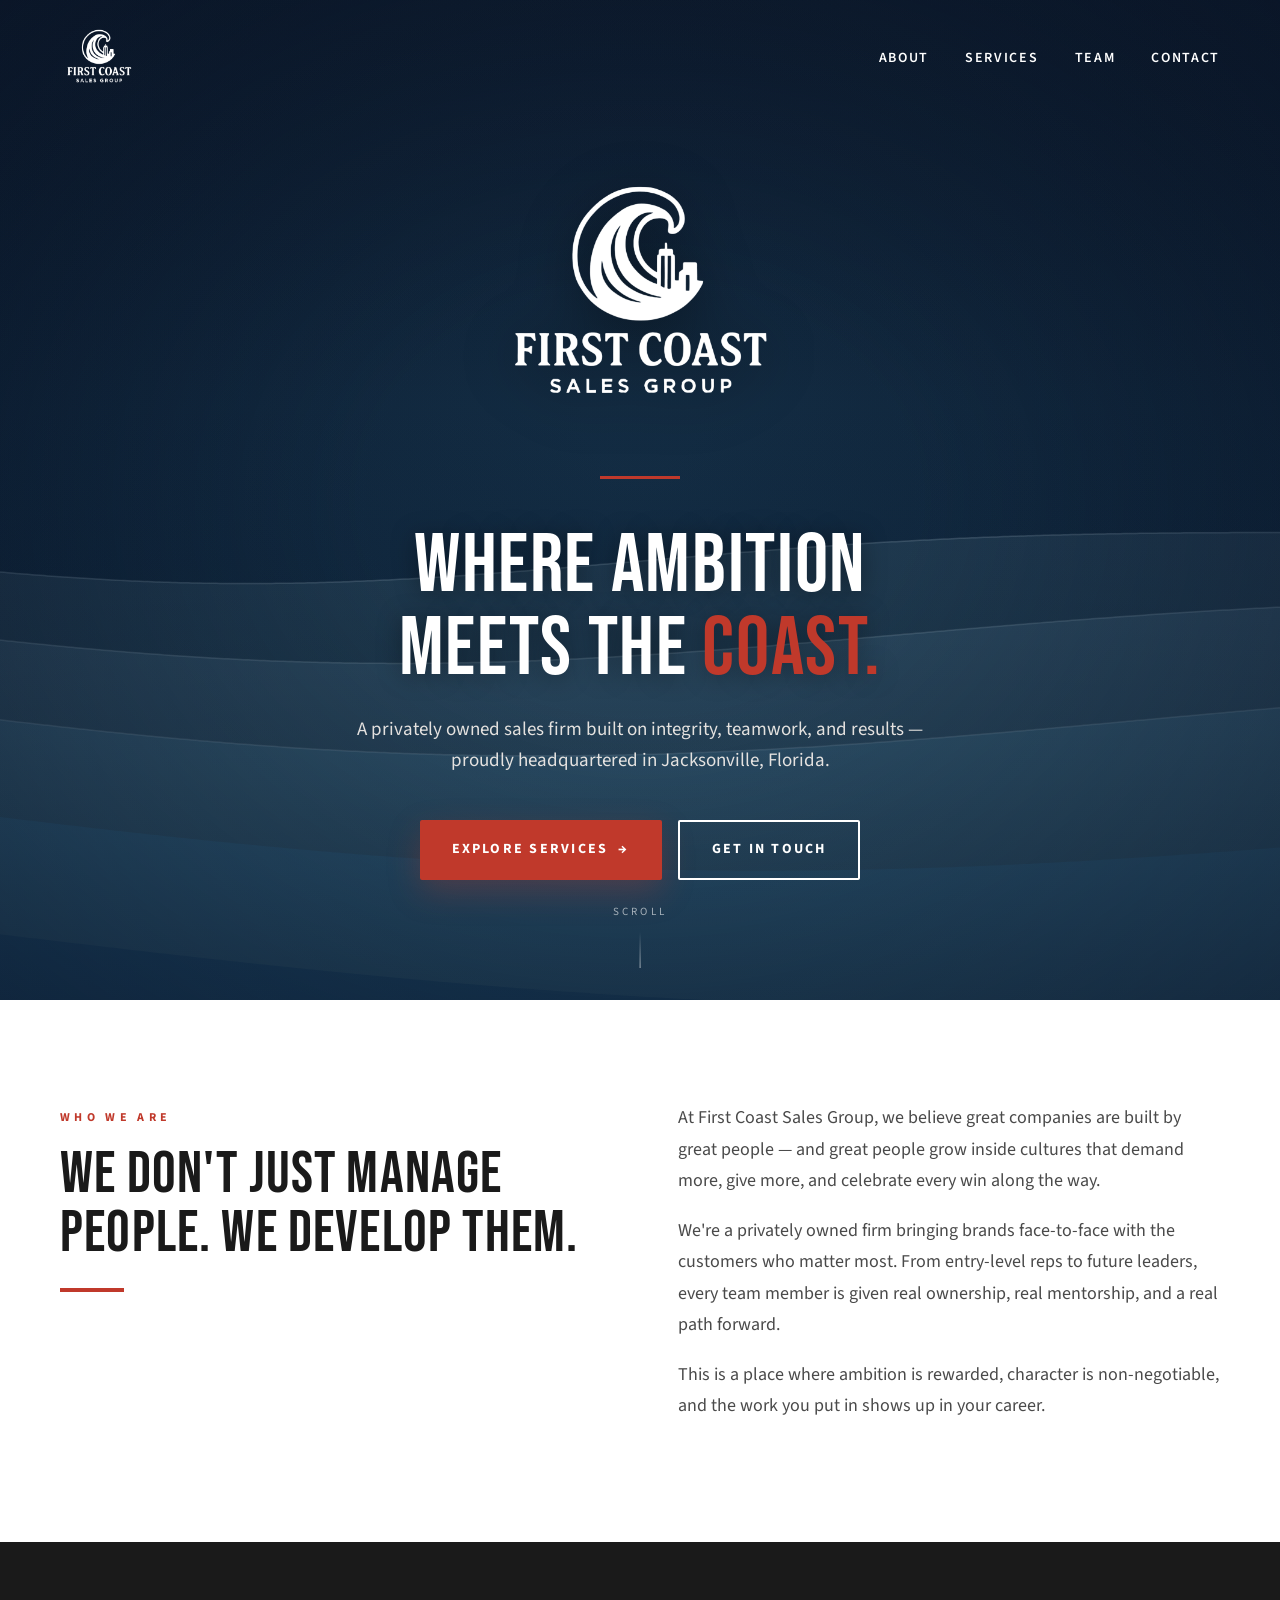
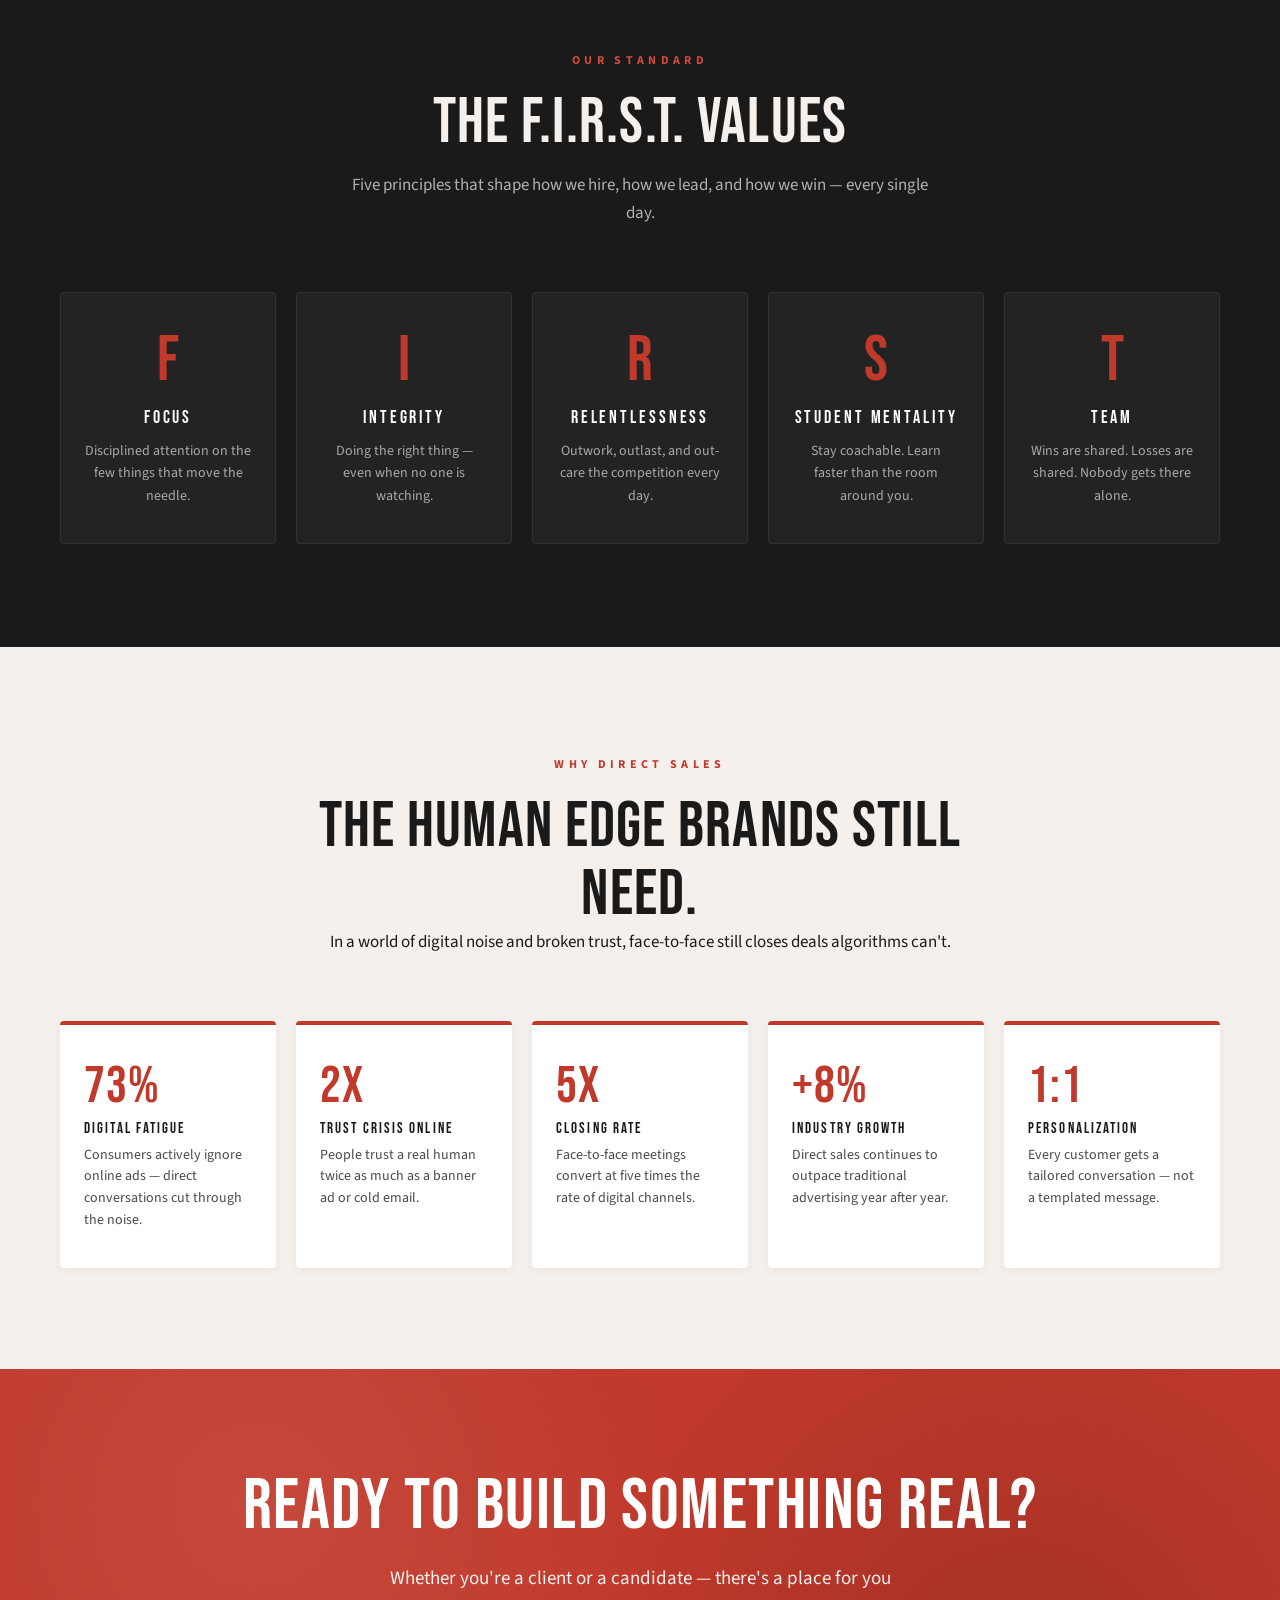
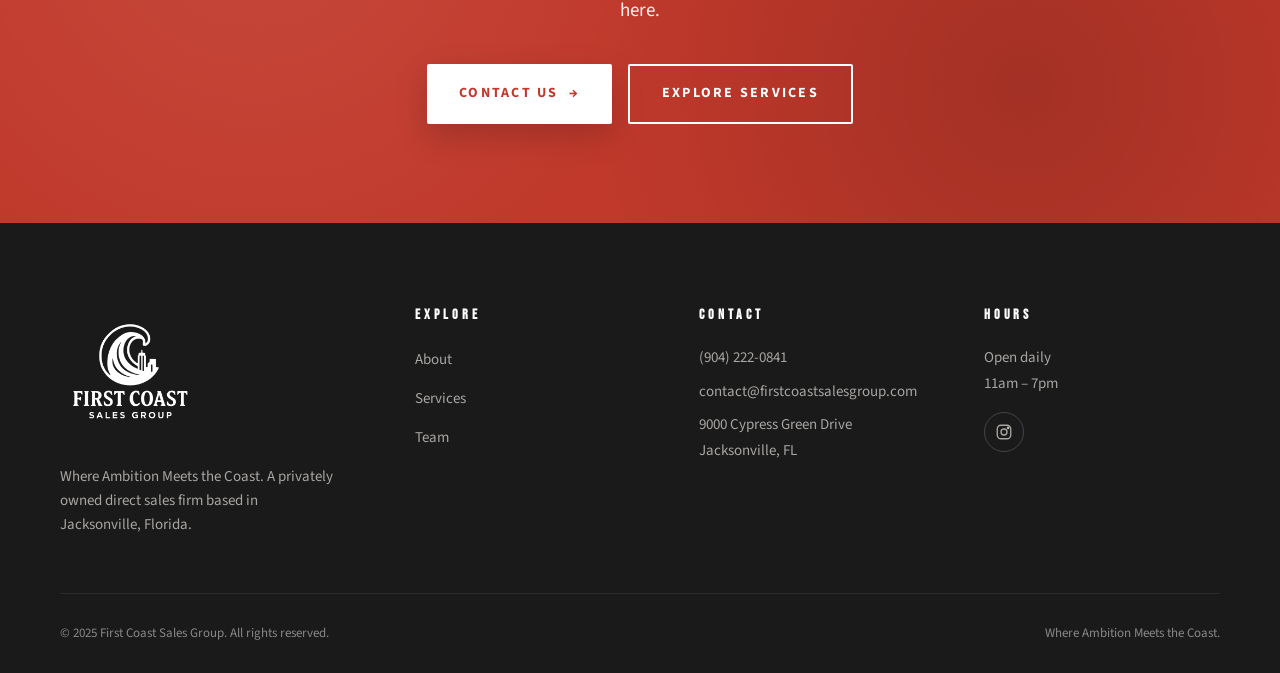
==== commit 252e135b: "Add Open Graph thumbnail and meta tags for link previews Generates a 1200x630 OG image with the FCSG" ====
--- a/index.html
+++ b/index.html
@@ -5,6 +5,24 @@
 <meta name="viewport" content="width=device-width, initial-scale=1.0" />
 <title>First Coast Sales Group — Where Ambition Meets the Coast</title>
 <meta name="description" content="A privately owned direct sales firm in Jacksonville, FL — built on integrity, teamwork, and results." />
+<meta property="og:type" content="website" />
+<meta property="og:site_name" content="First Coast Sales Group" />
+<meta property="og:title" content="First Coast Sales Group — Where Ambition Meets the Coast." />
+<meta property="og:description" content="A privately owned direct sales firm in Jacksonville, FL — built on integrity, teamwork, and results." />
+<meta property="og:image" content="https://firstcoastsalesgroup.com/Assets/og-image.png" />
+<meta property="og:image:secure_url" content="https://firstcoastsalesgroup.com/Assets/og-image.png" />
+<meta property="og:image:type" content="image/png" />
+<meta property="og:image:width" content="1200" />
+<meta property="og:image:height" content="630" />
+<meta property="og:image:alt" content="First Coast Sales Group — Where Ambition Meets the Coast." />
+<meta property="og:url" content="https://firstcoastsalesgroup.com/" />
+<meta name="twitter:card" content="summary_large_image" />
+<meta name="twitter:title" content="First Coast Sales Group — Where Ambition Meets the Coast." />
+<meta name="twitter:description" content="A privately owned direct sales firm in Jacksonville, FL — built on integrity, teamwork, and results." />
+<meta name="twitter:image" content="https://firstcoastsalesgroup.com/Assets/og-image.png" />
+<meta name="twitter:image:alt" content="First Coast Sales Group" />
+<meta name="theme-color" content="#C0392B" />
+<link rel="icon" type="image/png" href="Assets/og-image.png" />
 <link rel="preconnect" href="https://fonts.googleapis.com">
 <link rel="preconnect" href="https://fonts.gstatic.com" crossorigin>
 <link href="https://fonts.googleapis.com/css2?family=Bebas+Neue&family=Source+Sans+3:wght@400;600;700&display=swap" rel="stylesheet">
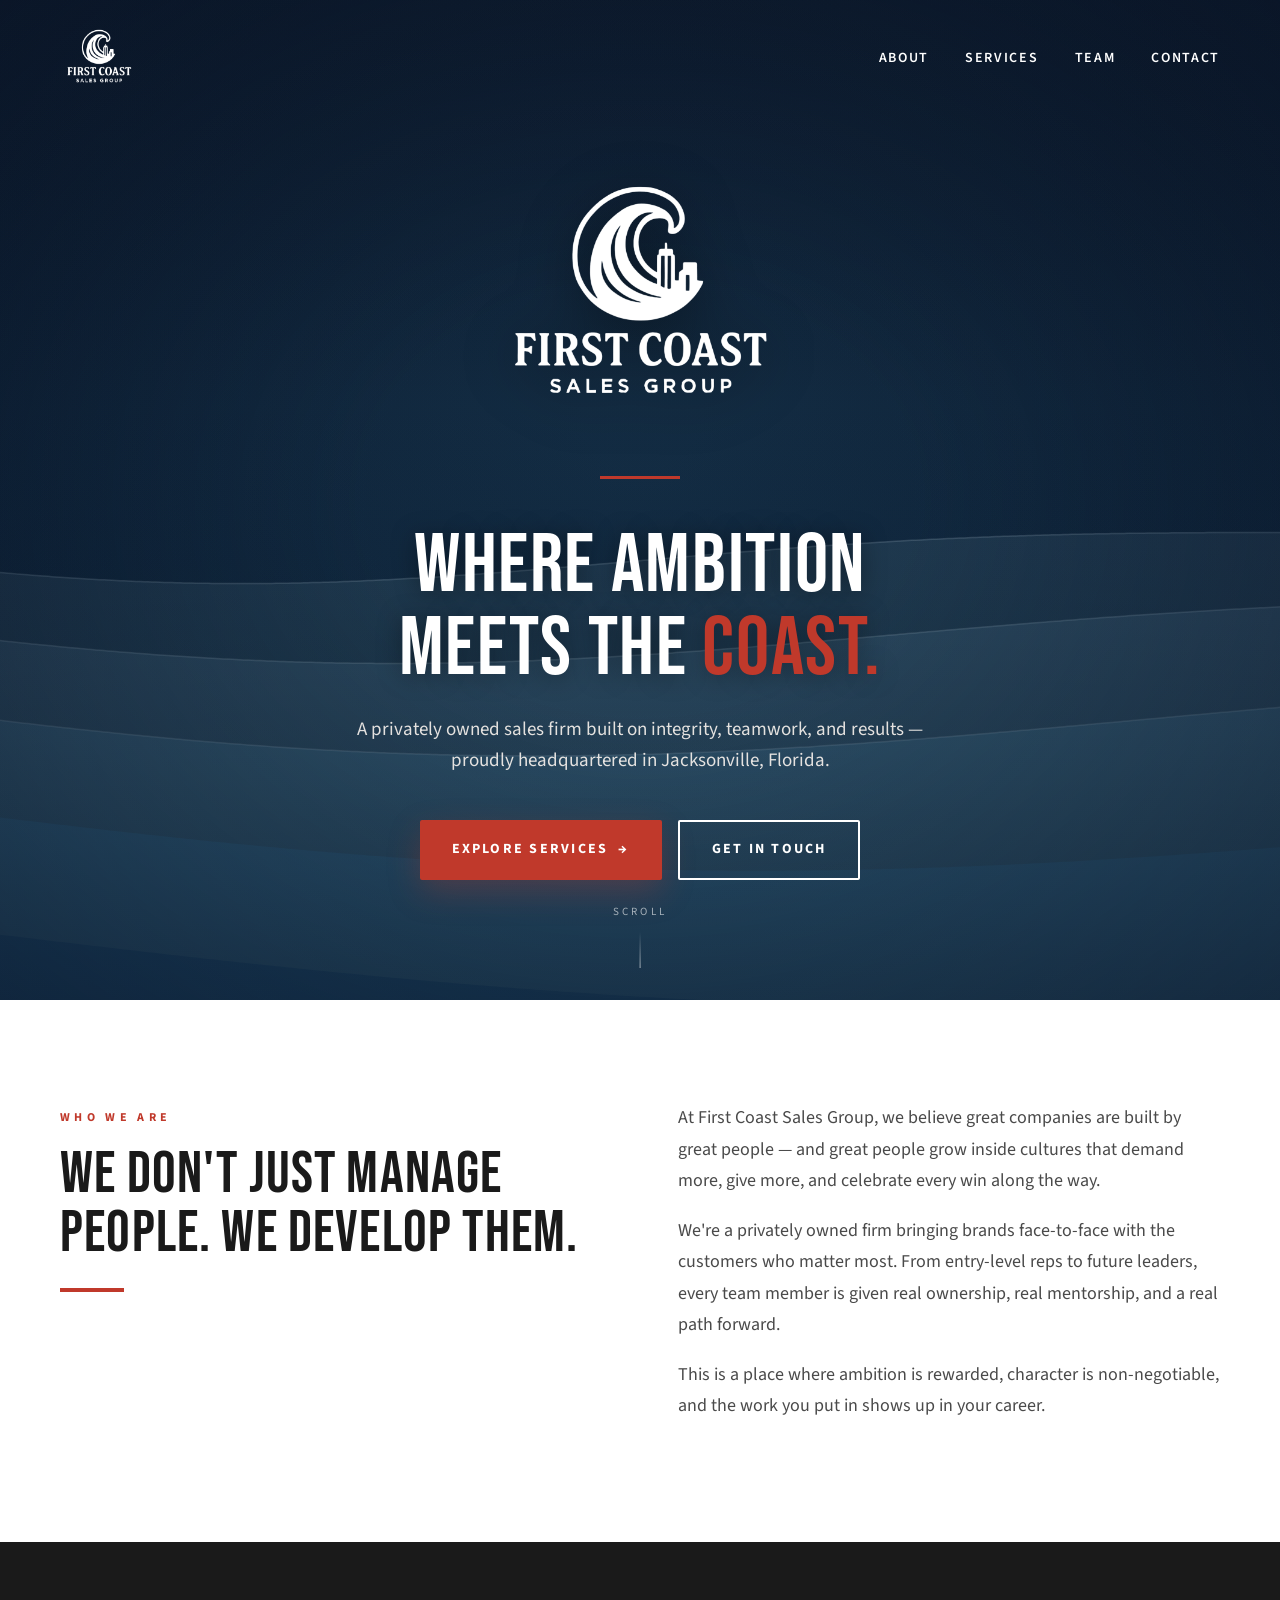
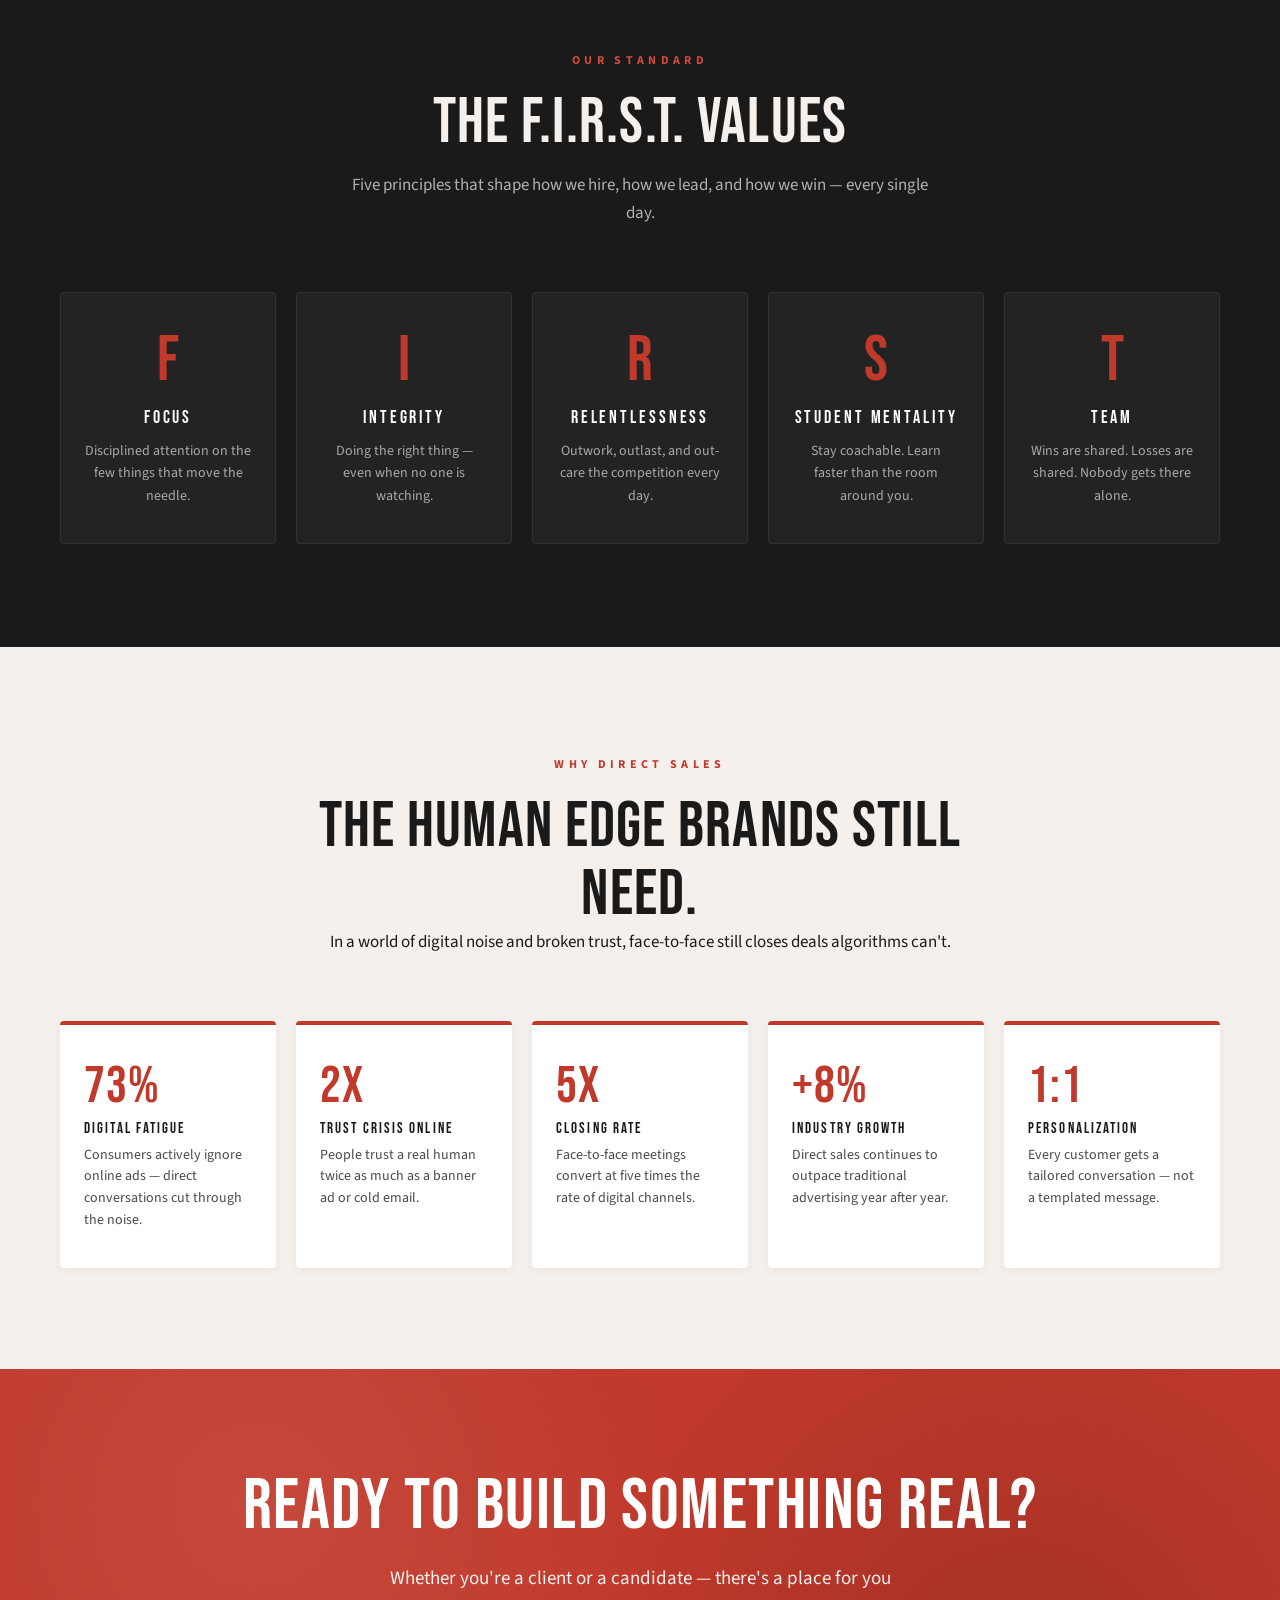
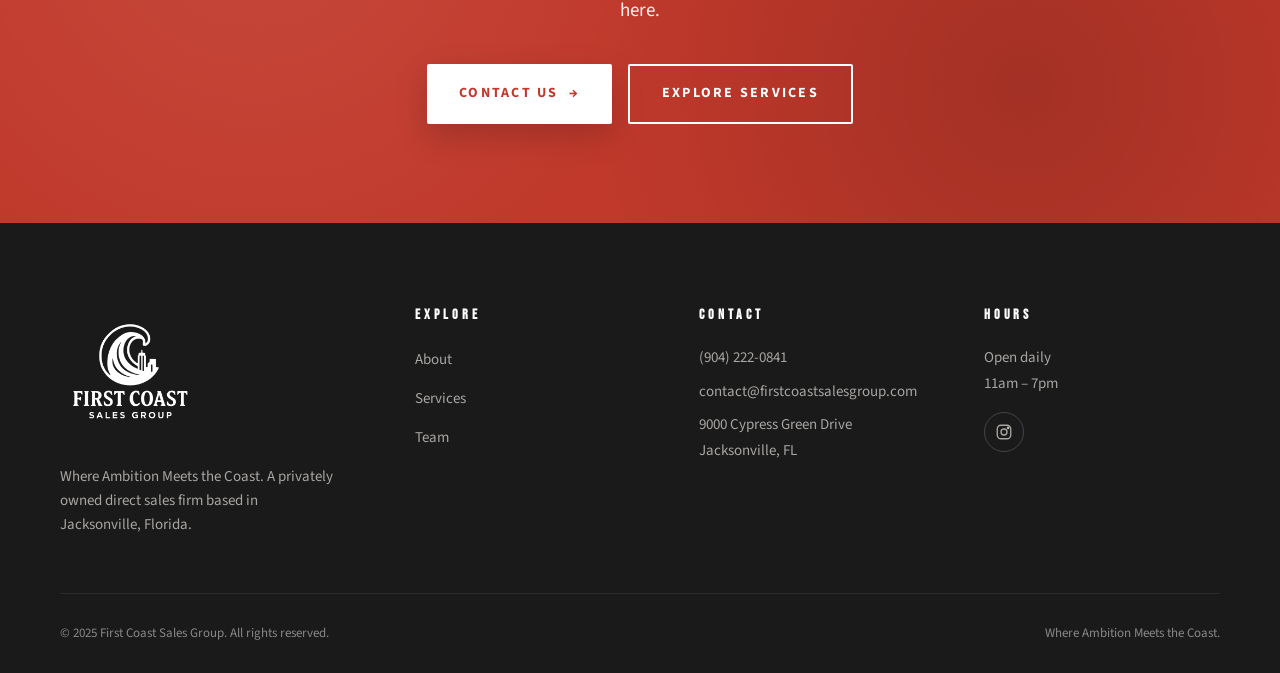
==== commit 892339aa: "Point OG meta URLs at the live Vercel domain OG image and og:url tags pointed to firstcoastsalesgrou" ====
--- a/index.html
+++ b/index.html
@@ -9,17 +9,17 @@
 <meta property="og:site_name" content="First Coast Sales Group" />
 <meta property="og:title" content="First Coast Sales Group — Where Ambition Meets the Coast." />
 <meta property="og:description" content="A privately owned direct sales firm in Jacksonville, FL — built on integrity, teamwork, and results." />
-<meta property="og:image" content="https://firstcoastsalesgroup.com/Assets/og-image.png" />
-<meta property="og:image:secure_url" content="https://firstcoastsalesgroup.com/Assets/og-image.png" />
+<meta property="og:image" content="https://first-coast-sales.vercel.app/Assets/og-image.png" />
+<meta property="og:image:secure_url" content="https://first-coast-sales.vercel.app/Assets/og-image.png" />
 <meta property="og:image:type" content="image/png" />
 <meta property="og:image:width" content="1200" />
 <meta property="og:image:height" content="630" />
 <meta property="og:image:alt" content="First Coast Sales Group — Where Ambition Meets the Coast." />
-<meta property="og:url" content="https://firstcoastsalesgroup.com/" />
+<meta property="og:url" content="https://first-coast-sales.vercel.app/" />
 <meta name="twitter:card" content="summary_large_image" />
 <meta name="twitter:title" content="First Coast Sales Group — Where Ambition Meets the Coast." />
 <meta name="twitter:description" content="A privately owned direct sales firm in Jacksonville, FL — built on integrity, teamwork, and results." />
-<meta name="twitter:image" content="https://firstcoastsalesgroup.com/Assets/og-image.png" />
+<meta name="twitter:image" content="https://first-coast-sales.vercel.app/Assets/og-image.png" />
 <meta name="twitter:image:alt" content="First Coast Sales Group" />
 <meta name="theme-color" content="#C0392B" />
 <link rel="icon" type="image/png" href="Assets/og-image.png" />
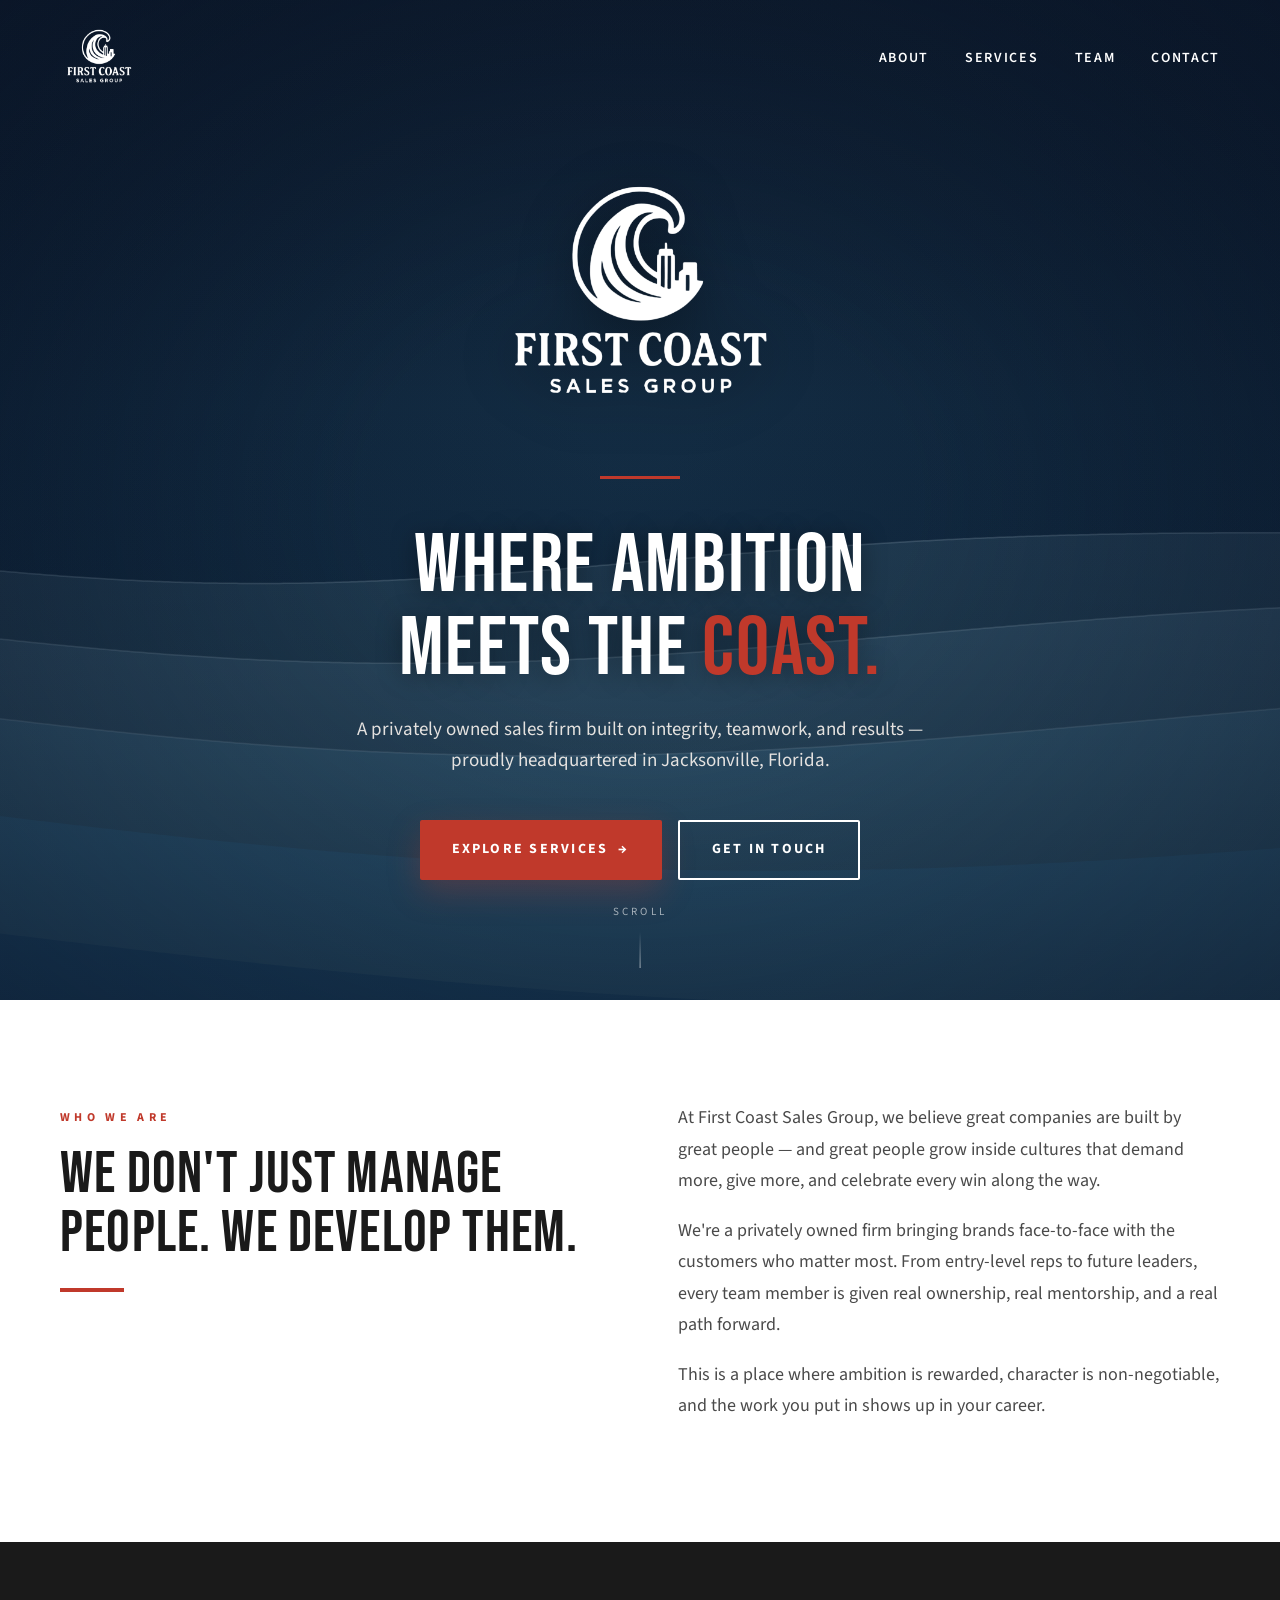
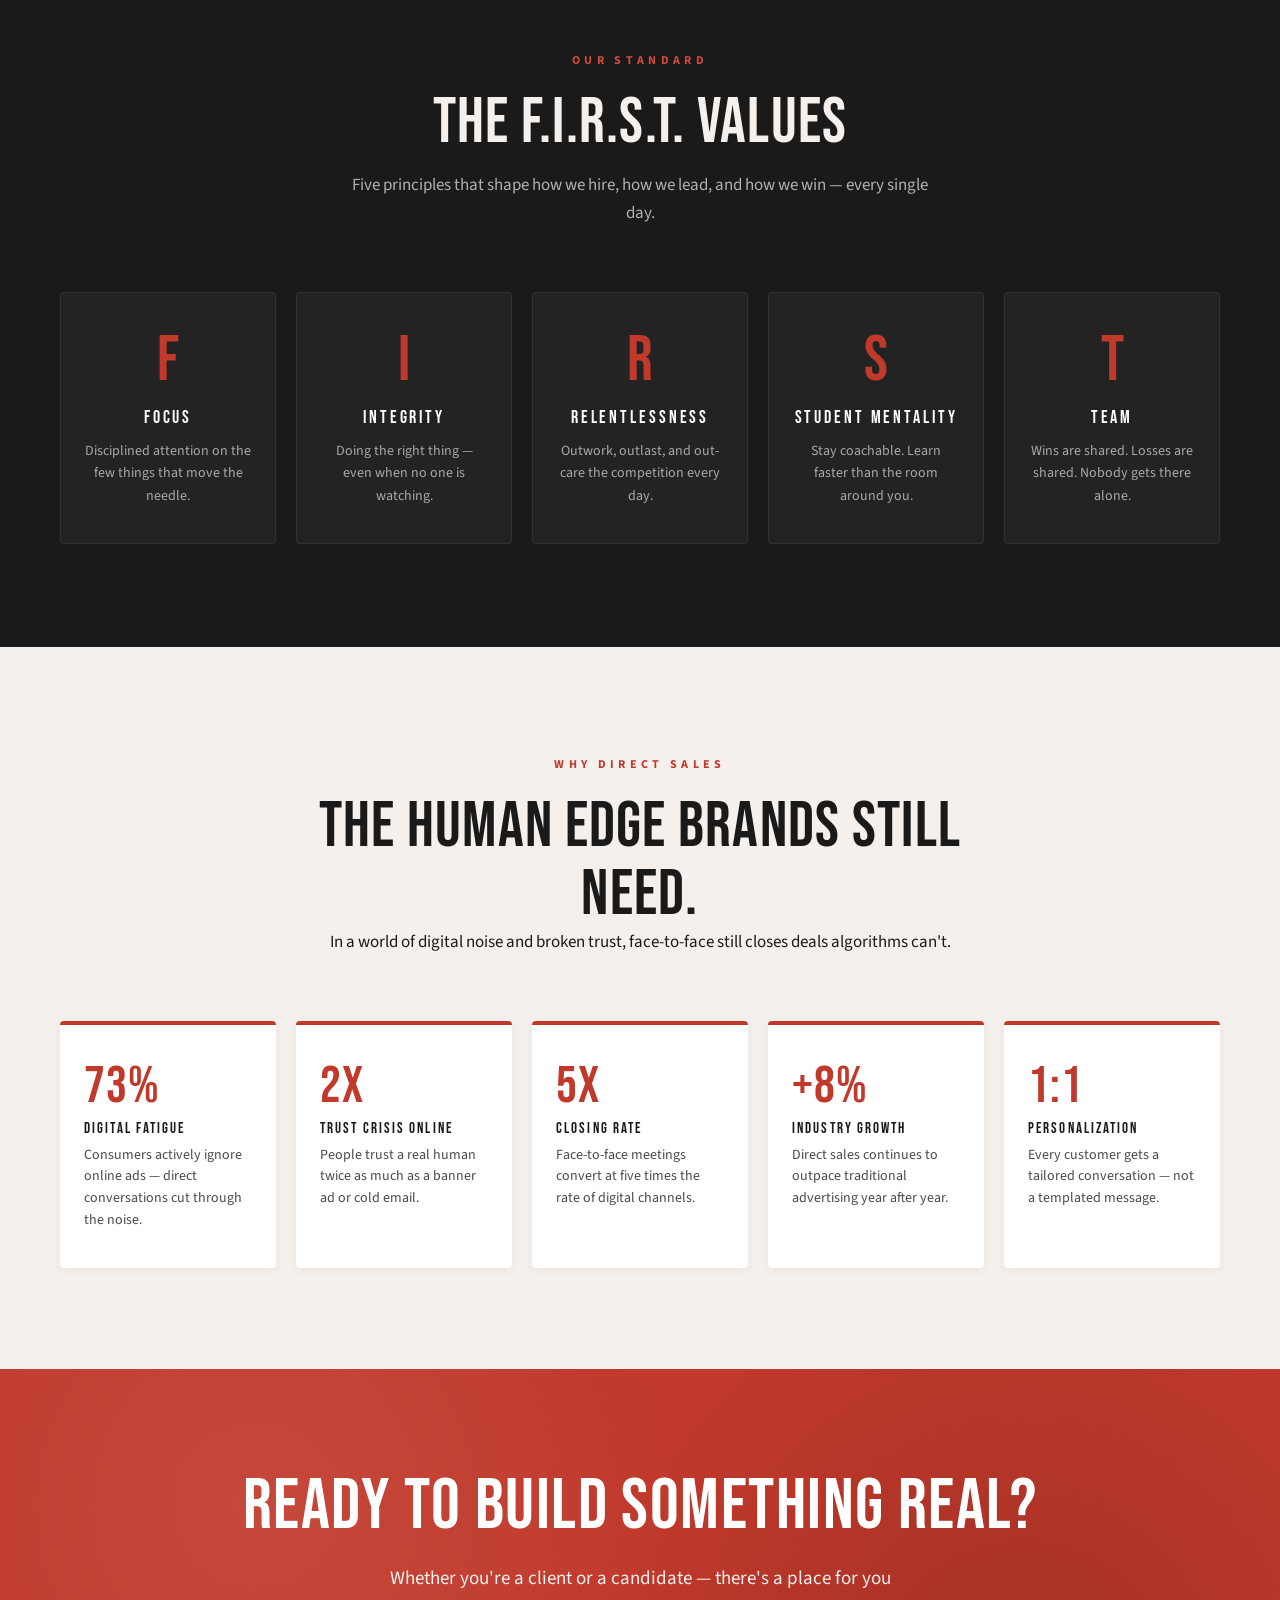
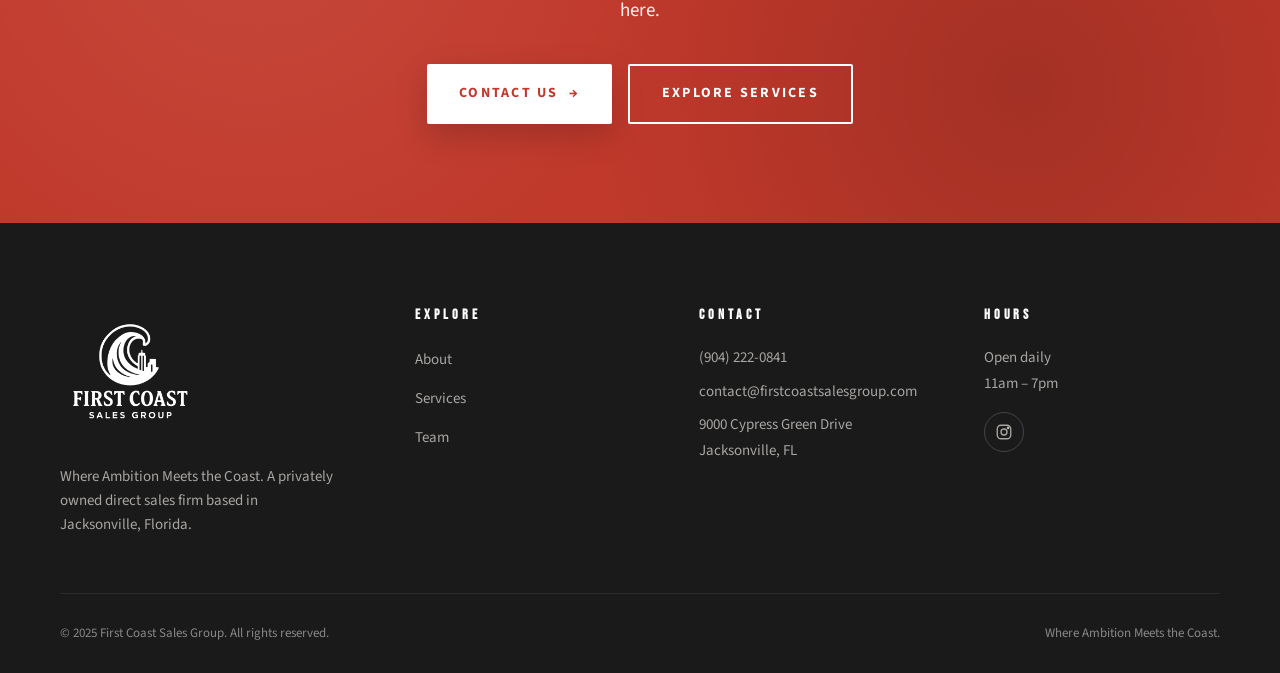
==== commit a969ed1d: "Cache-bust OG image and add apple-touch-icon + canonical links iMessage and other Apple-stack scrape" ====
--- a/index.html
+++ b/index.html
@@ -9,8 +9,8 @@
 <meta property="og:site_name" content="First Coast Sales Group" />
 <meta property="og:title" content="First Coast Sales Group — Where Ambition Meets the Coast." />
 <meta property="og:description" content="A privately owned direct sales firm in Jacksonville, FL — built on integrity, teamwork, and results." />
-<meta property="og:image" content="https://first-coast-sales.vercel.app/Assets/og-image.png" />
-<meta property="og:image:secure_url" content="https://first-coast-sales.vercel.app/Assets/og-image.png" />
+<meta property="og:image" content="https://first-coast-sales.vercel.app/Assets/og-image.png?v=2" />
+<meta property="og:image:secure_url" content="https://first-coast-sales.vercel.app/Assets/og-image.png?v=2" />
 <meta property="og:image:type" content="image/png" />
 <meta property="og:image:width" content="1200" />
 <meta property="og:image:height" content="630" />
@@ -19,10 +19,12 @@
 <meta name="twitter:card" content="summary_large_image" />
 <meta name="twitter:title" content="First Coast Sales Group — Where Ambition Meets the Coast." />
 <meta name="twitter:description" content="A privately owned direct sales firm in Jacksonville, FL — built on integrity, teamwork, and results." />
-<meta name="twitter:image" content="https://first-coast-sales.vercel.app/Assets/og-image.png" />
+<meta name="twitter:image" content="https://first-coast-sales.vercel.app/Assets/og-image.png?v=2" />
 <meta name="twitter:image:alt" content="First Coast Sales Group" />
 <meta name="theme-color" content="#C0392B" />
 <link rel="icon" type="image/png" href="Assets/og-image.png" />
+<link rel="apple-touch-icon" href="https://first-coast-sales.vercel.app/Assets/og-image.png?v=2" />
+<link rel="canonical" href="https://first-coast-sales.vercel.app/" />
 <link rel="preconnect" href="https://fonts.googleapis.com">
 <link rel="preconnect" href="https://fonts.gstatic.com" crossorigin>
 <link href="https://fonts.googleapis.com/css2?family=Bebas+Neue&family=Source+Sans+3:wght@400;600;700&display=swap" rel="stylesheet">
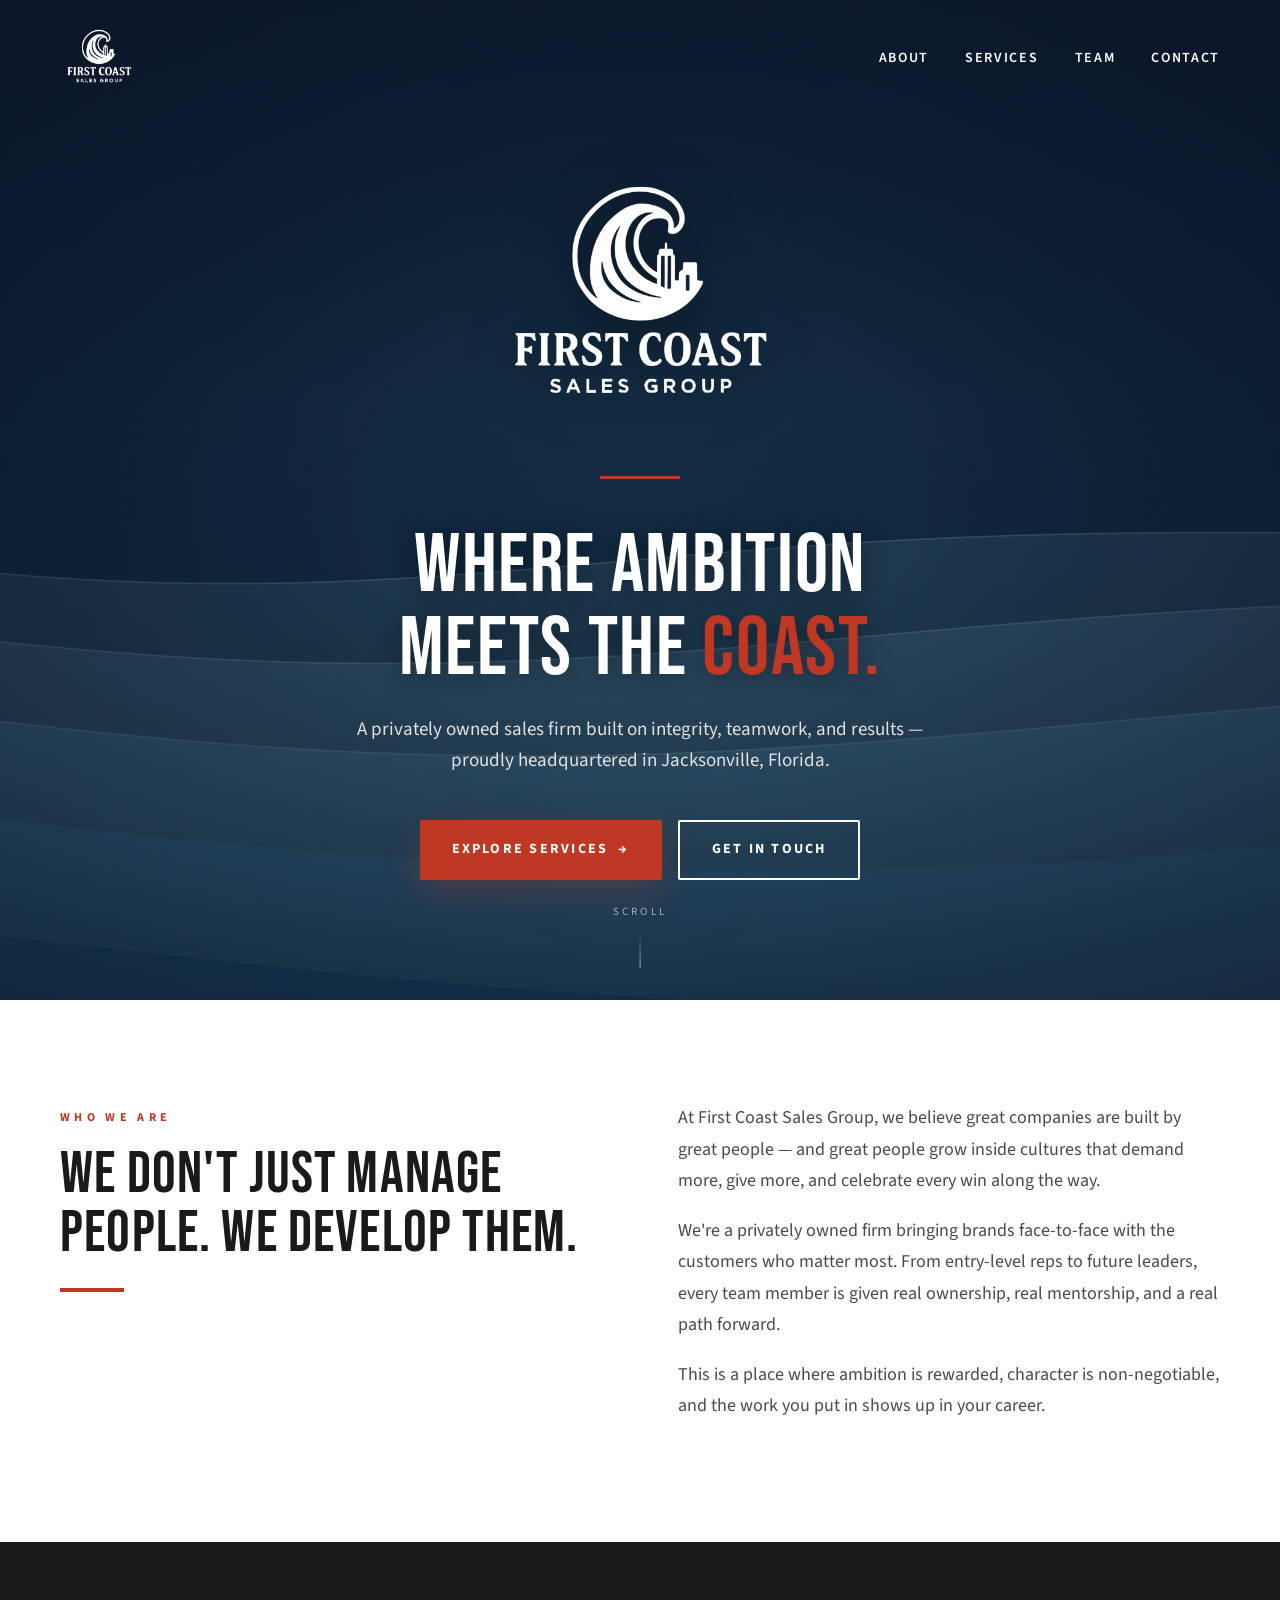
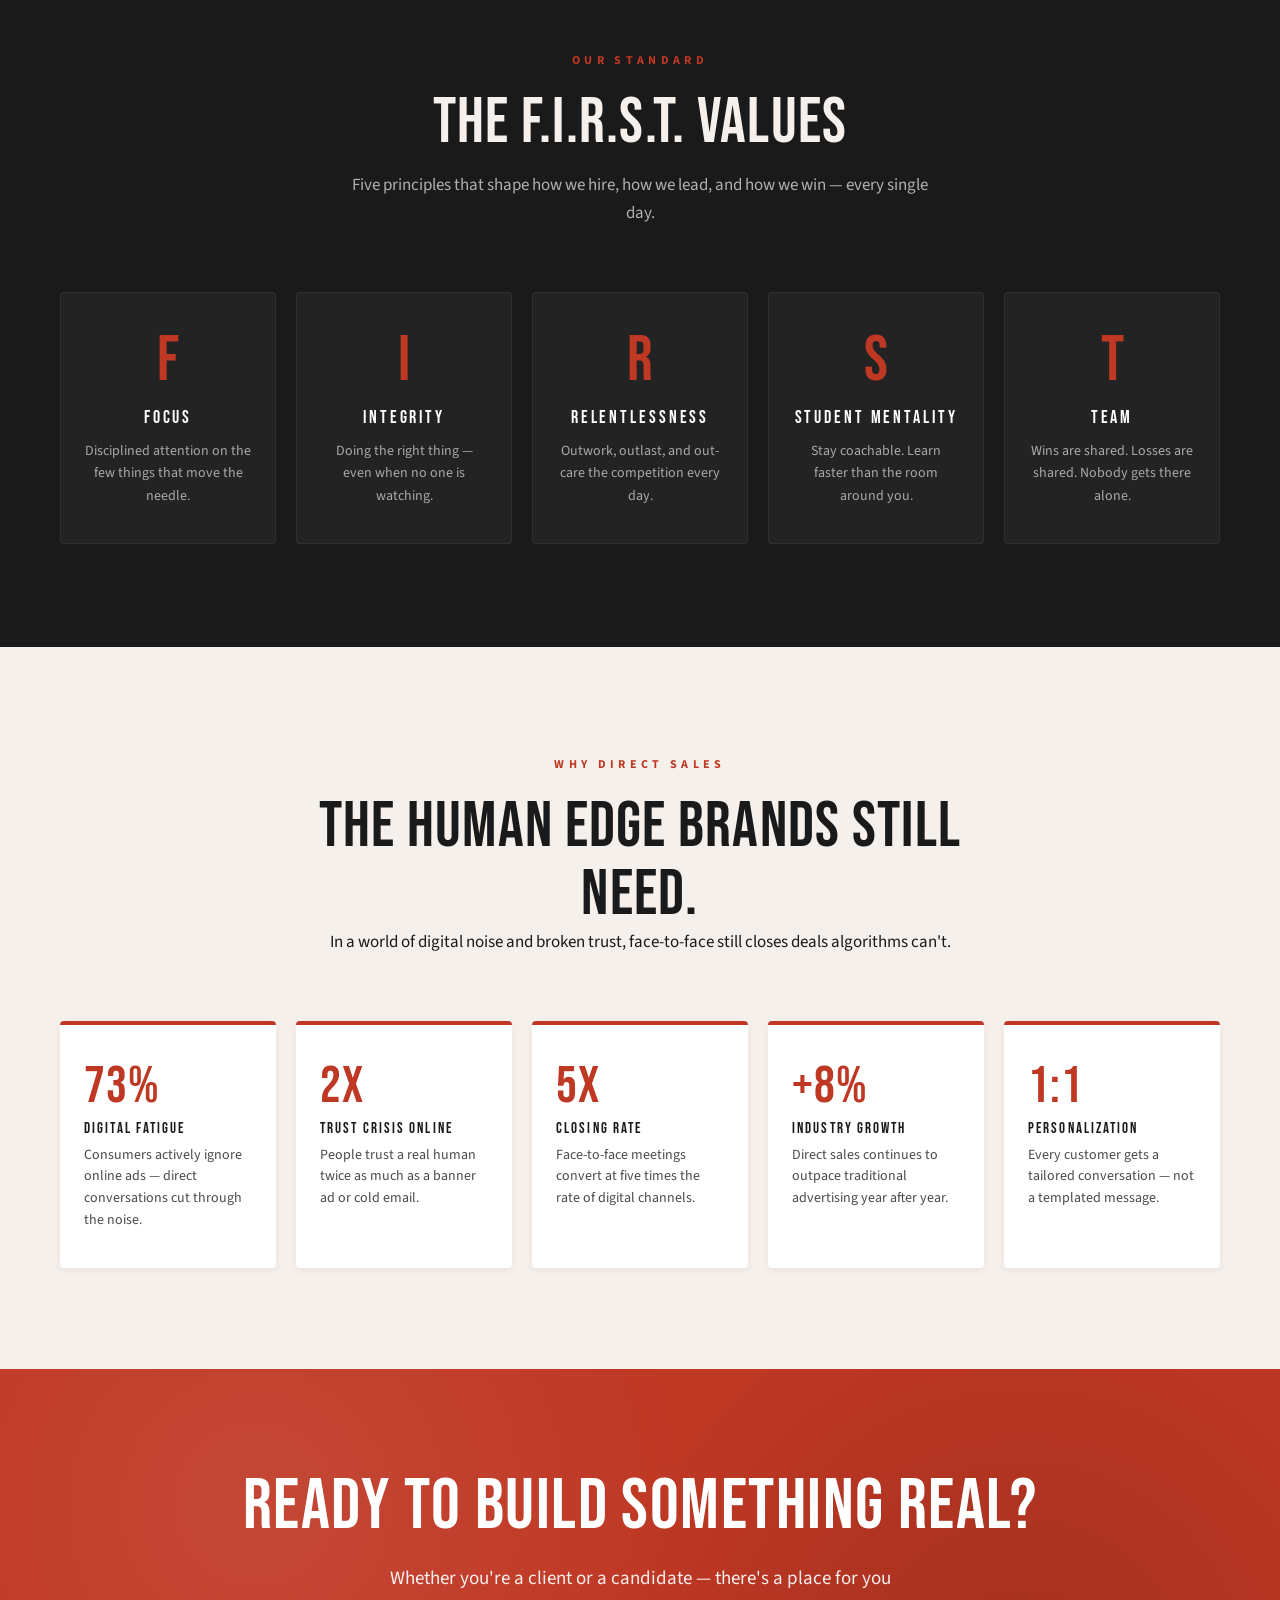
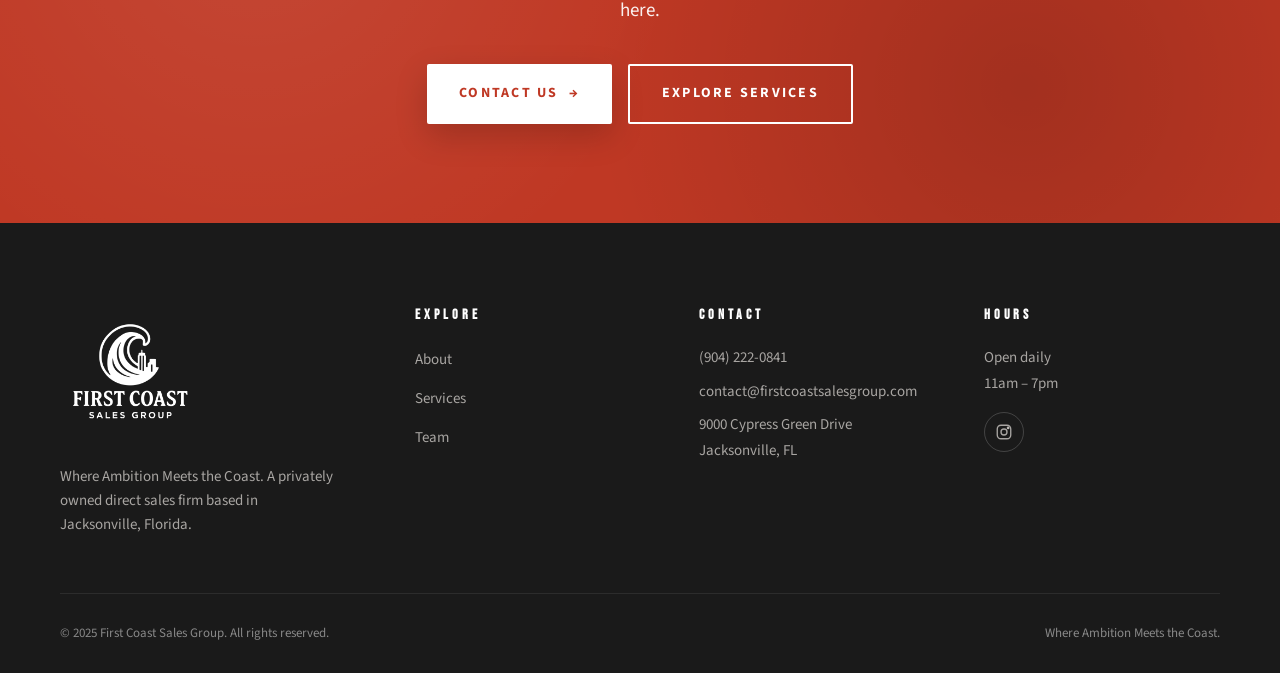
==== commit 0115192d: "Tune brand red to #bf3824 and recording UI red to #8C1111 Co-Authored-By: Claude Opus 4.7 (1M contex" ====
--- a/index.html
+++ b/index.html
@@ -21,7 +21,7 @@
 <meta name="twitter:description" content="A privately owned direct sales firm in Jacksonville, FL — built on integrity, teamwork, and results." />
 <meta name="twitter:image" content="https://first-coast-sales.vercel.app/Assets/og-image.png?v=2" />
 <meta name="twitter:image:alt" content="First Coast Sales Group" />
-<meta name="theme-color" content="#C0392B" />
+<meta name="theme-color" content="#bf3824" />
 <link rel="icon" type="image/png" href="Assets/og-image.png" />
 <link rel="apple-touch-icon" href="https://first-coast-sales.vercel.app/Assets/og-image.png?v=2" />
 <link rel="canonical" href="https://first-coast-sales.vercel.app/" />
--- a/styles.css
+++ b/styles.css
@@ -3,9 +3,9 @@
    ============================================ */
 
 :root {
-  --red: #C0392B;
-  --red-dark: #A0301F;
-  --red-light: #D14B3D;
+  --red: #bf3824;
+  --red-dark: #bf3824;
+  --red-light: #bf3824;
   --dark: #1A1A1A;
   --dark-2: #232323;
   --cream: #F5F0EB;
@@ -26,7 +26,7 @@
   --shadow-sm: 0 2px 8px rgba(0,0,0,0.06);
   --shadow-md: 0 8px 24px rgba(0,0,0,0.08);
   --shadow-lg: 0 16px 48px rgba(0,0,0,0.14);
-  --shadow-red: 0 12px 32px rgba(192,57,43,0.28);
+  --shadow-red: 0 12px 32px rgba(191,56,36,0.28);
 
   --ease: cubic-bezier(0.4, 0, 0.2, 1);
 }
@@ -274,7 +274,7 @@
 .btn-red:hover {
   background: var(--red-light);
   transform: translateY(-3px);
-  box-shadow: 0 16px 36px rgba(192,57,43,0.36);
+  box-shadow: 0 16px 36px rgba(191,56,36,0.36);
 }
 
 .btn-outline {
@@ -436,7 +436,7 @@
   position: relative;
   background: linear-gradient(180deg, var(--navy-deep) 0%, var(--teal-deep) 100%);
   color: var(--white);
-  padding: 200px 0 110px;
+  padding: clamp(140px, 16vw, 170px) 0 clamp(60px, 7vw, 80px);
   overflow: hidden;
   text-align: center;
 }
@@ -446,7 +446,7 @@
   position: absolute;
   inset: 0;
   background:
-    radial-gradient(ellipse 80% 60% at 75% 25%, rgba(192,57,43,0.16), transparent 60%),
+    radial-gradient(ellipse 80% 60% at 75% 25%, rgba(191,56,36,0.16), transparent 60%),
     radial-gradient(ellipse 70% 50% at 15% 85%, rgba(20,80,130,0.45), transparent 60%);
   z-index: 1;
   pointer-events: none;
@@ -456,7 +456,7 @@
   content: '';
   position: absolute;
   left: 50%;
-  bottom: 64px;
+  bottom: 32px;
   transform: translateX(-50%);
   width: 64px;
   height: 4px;
@@ -612,7 +612,7 @@
 
 .value-card:hover {
   transform: translateY(-6px);
-  border-color: rgba(192,57,43,0.4);
+  border-color: rgba(191,56,36,0.4);
   background: #2A2A2A;
 }
 
@@ -1033,7 +1033,7 @@
   content: '';
   position: absolute;
   inset: 0;
-  background: radial-gradient(circle at 30% 30%, rgba(192,57,43,0.18), transparent 60%);
+  background: radial-gradient(circle at 30% 30%, rgba(191,56,36,0.18), transparent 60%);
 }
 
 .profile-img .initials {
@@ -1251,7 +1251,7 @@
   display: flex;
   align-items: center;
   justify-content: center;
-  background: rgba(192,57,43,0.08);
+  background: rgba(191,56,36,0.08);
   border-radius: 50%;
   color: var(--red);
   margin-bottom: 24px;
@@ -1333,6 +1333,7 @@
 
 .contact-section {
   background: var(--cream);
+  padding-top: clamp(40px, 6vw, 70px);
 }
 
 .contact-grid {
@@ -1343,6 +1344,8 @@
 
 @media (max-width: 880px) {
   .contact-grid { grid-template-columns: 1fr; gap: 48px; }
+  .contact-grid .contact-form { order: 1; }
+  .contact-grid .contact-info { order: 2; }
 }
 
 .contact-info h2 {
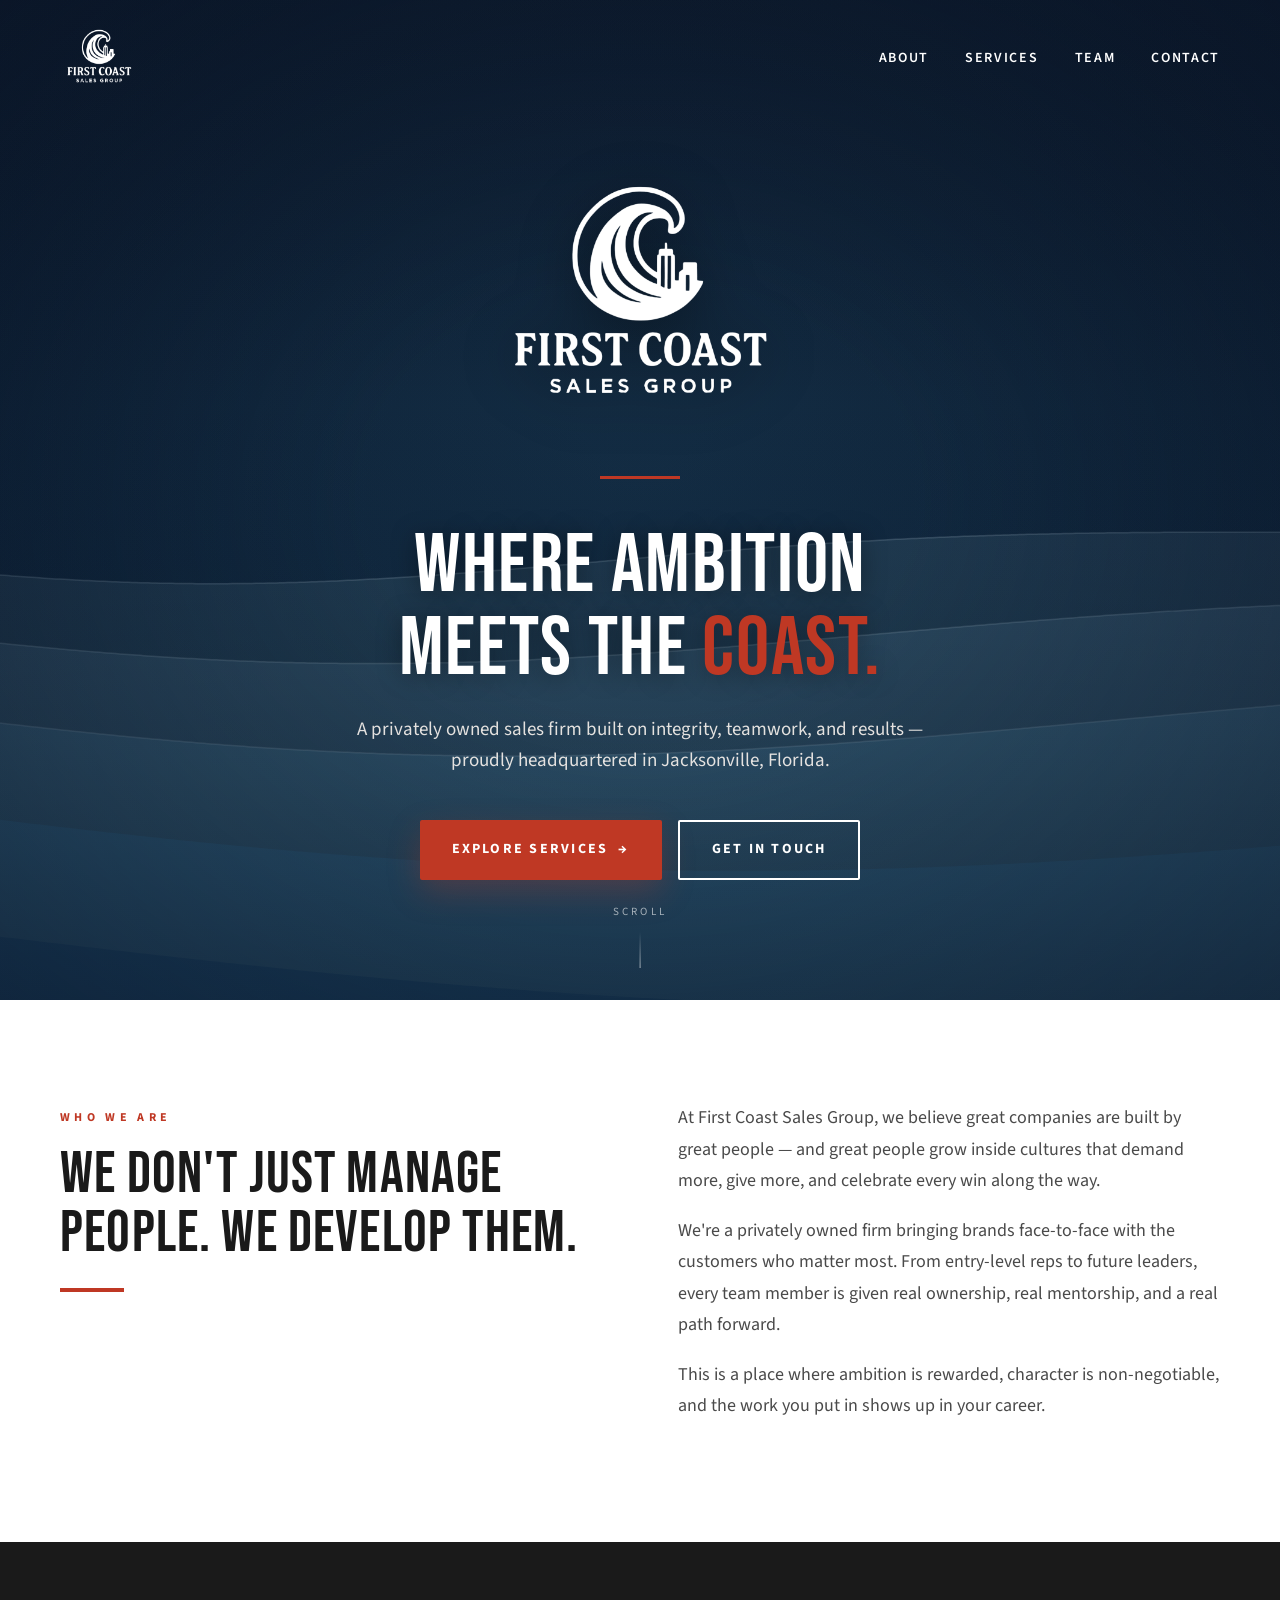
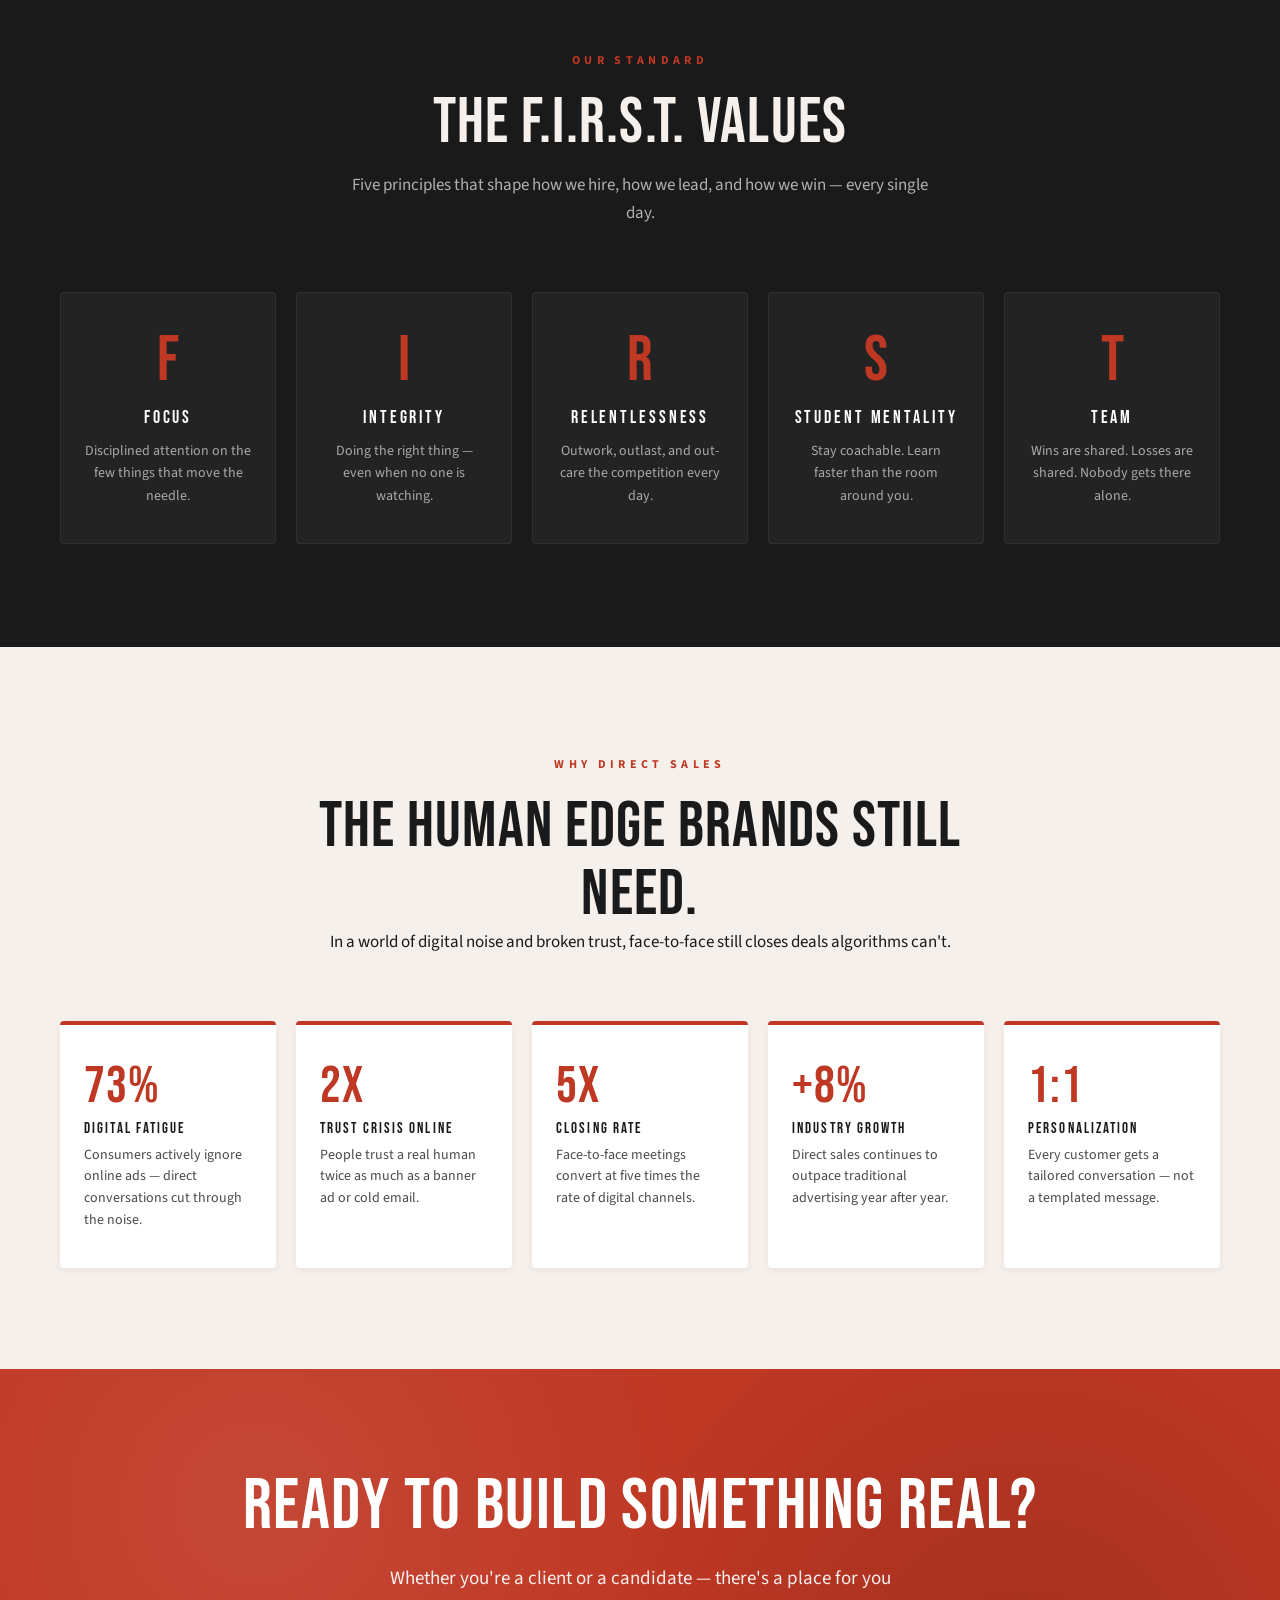
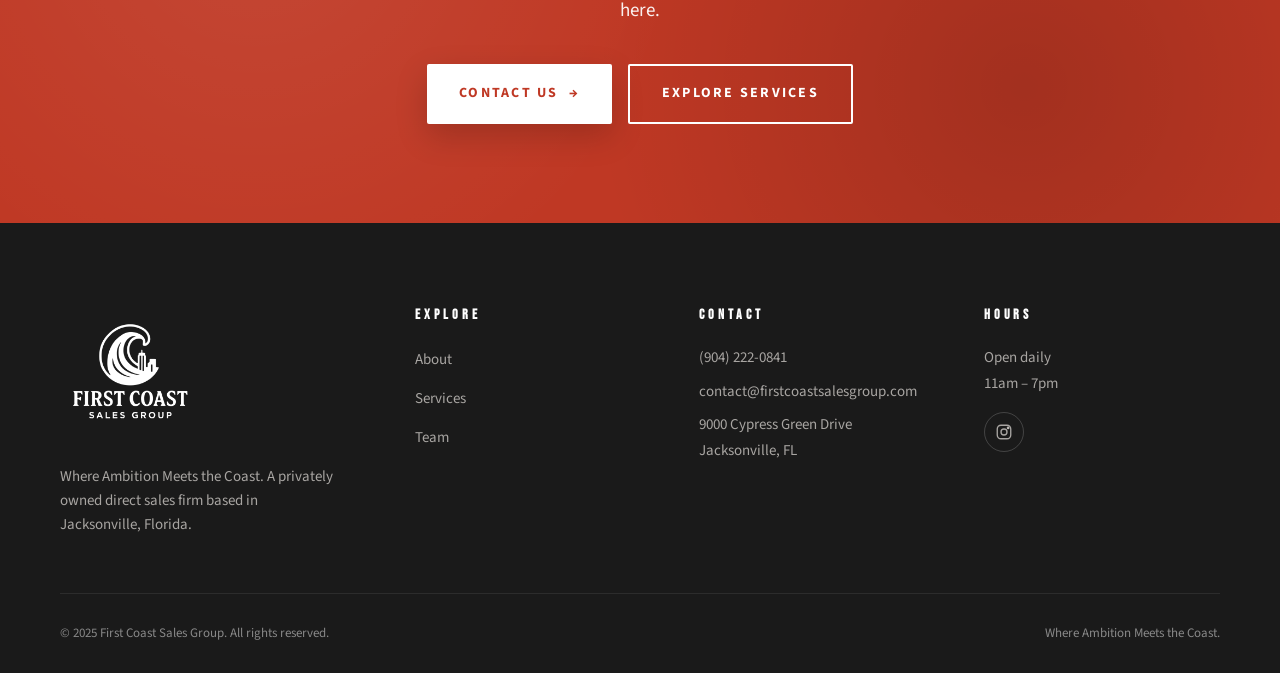
==== commit 4740a0f5: "Update Instagram handle to @firstcoast.team" ====
--- a/index.html
+++ b/index.html
@@ -201,7 +201,7 @@
         <h5>Hours</h5>
         <p>Open daily<br/>11am – 7pm</p>
         <div class="footer-social">
-          <a href="https://www.instagram.com/firstcoastsales/" target="_blank" rel="noopener" aria-label="Instagram">
+          <a href="https://www.instagram.com/firstcoast.team/" target="_blank" rel="noopener" aria-label="Instagram">
             <svg viewBox="0 0 24 24" width="18" height="18" fill="none" stroke="currentColor" stroke-width="1.8" stroke-linecap="round" stroke-linejoin="round"><rect x="3" y="3" width="18" height="18" rx="5"/><circle cx="12" cy="12" r="4"/><circle cx="17.5" cy="6.5" r="1" fill="currentColor"/></svg>
           </a>
         </div>
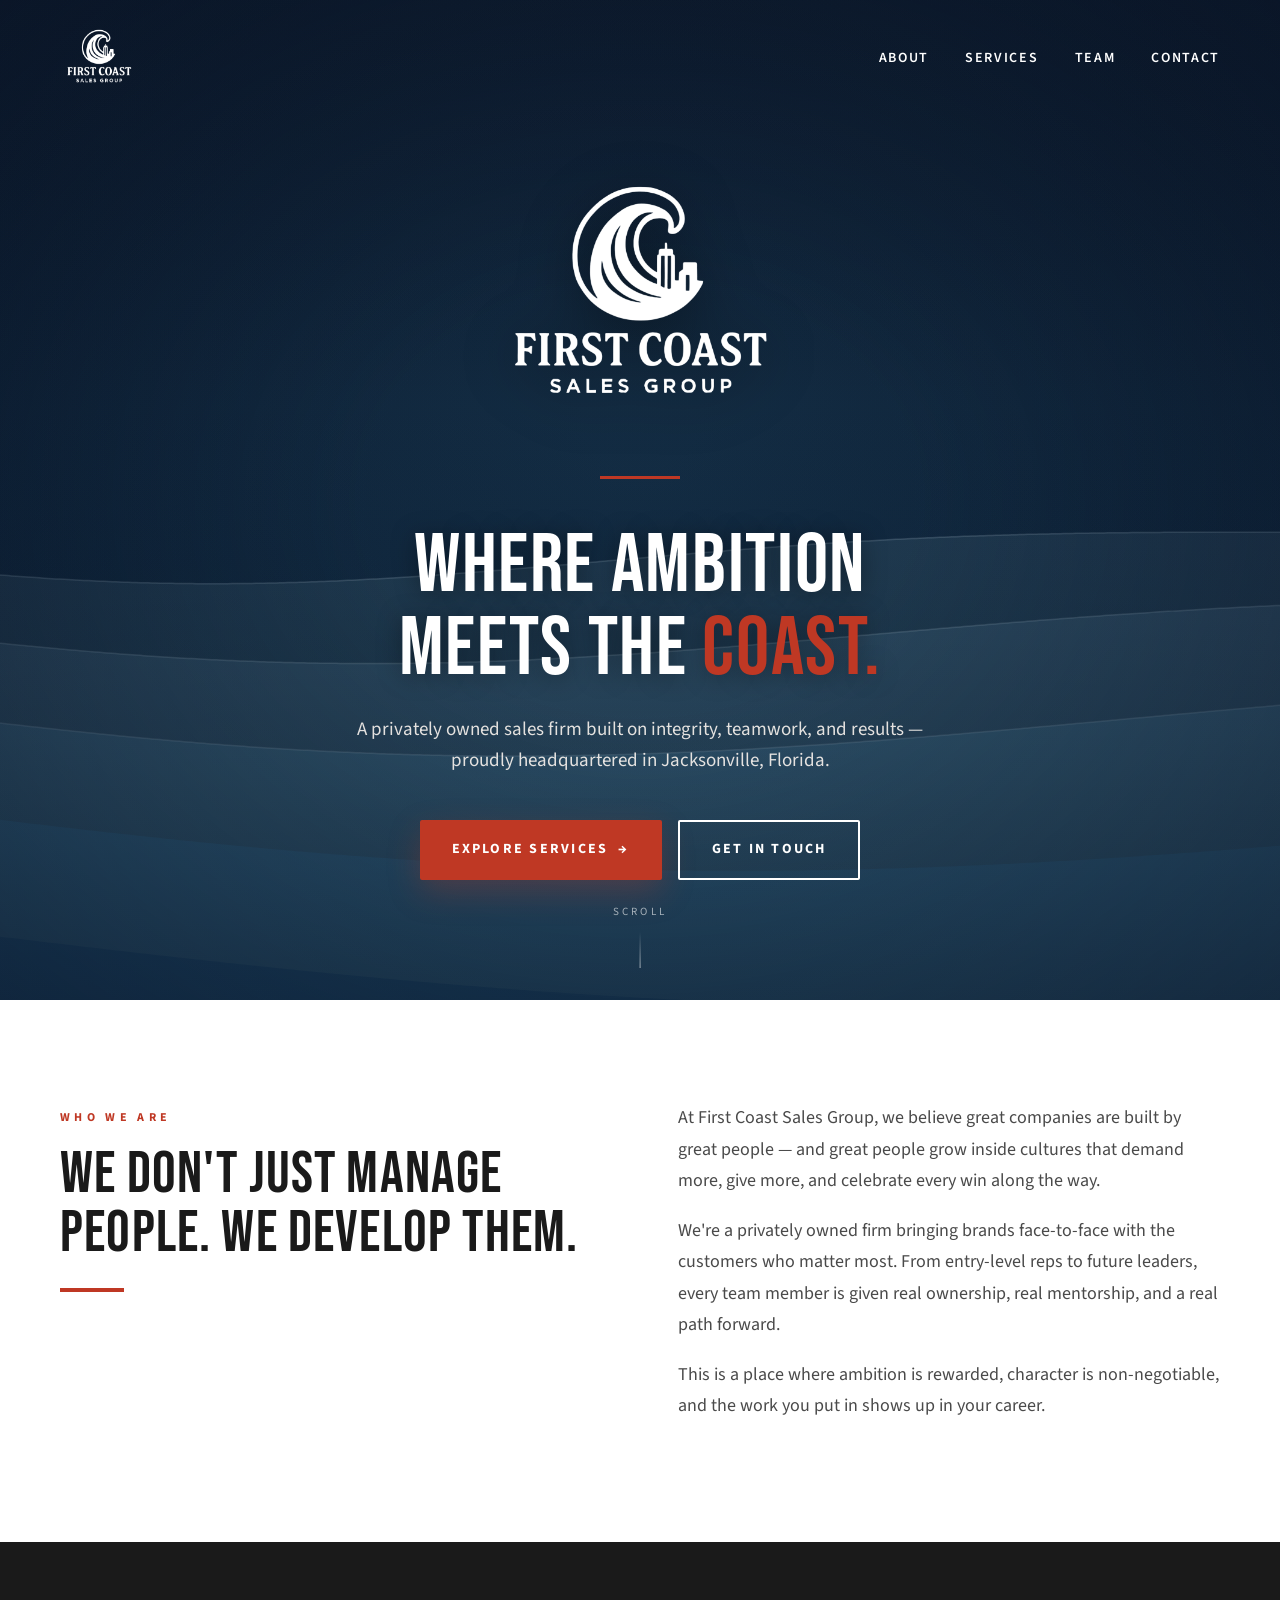
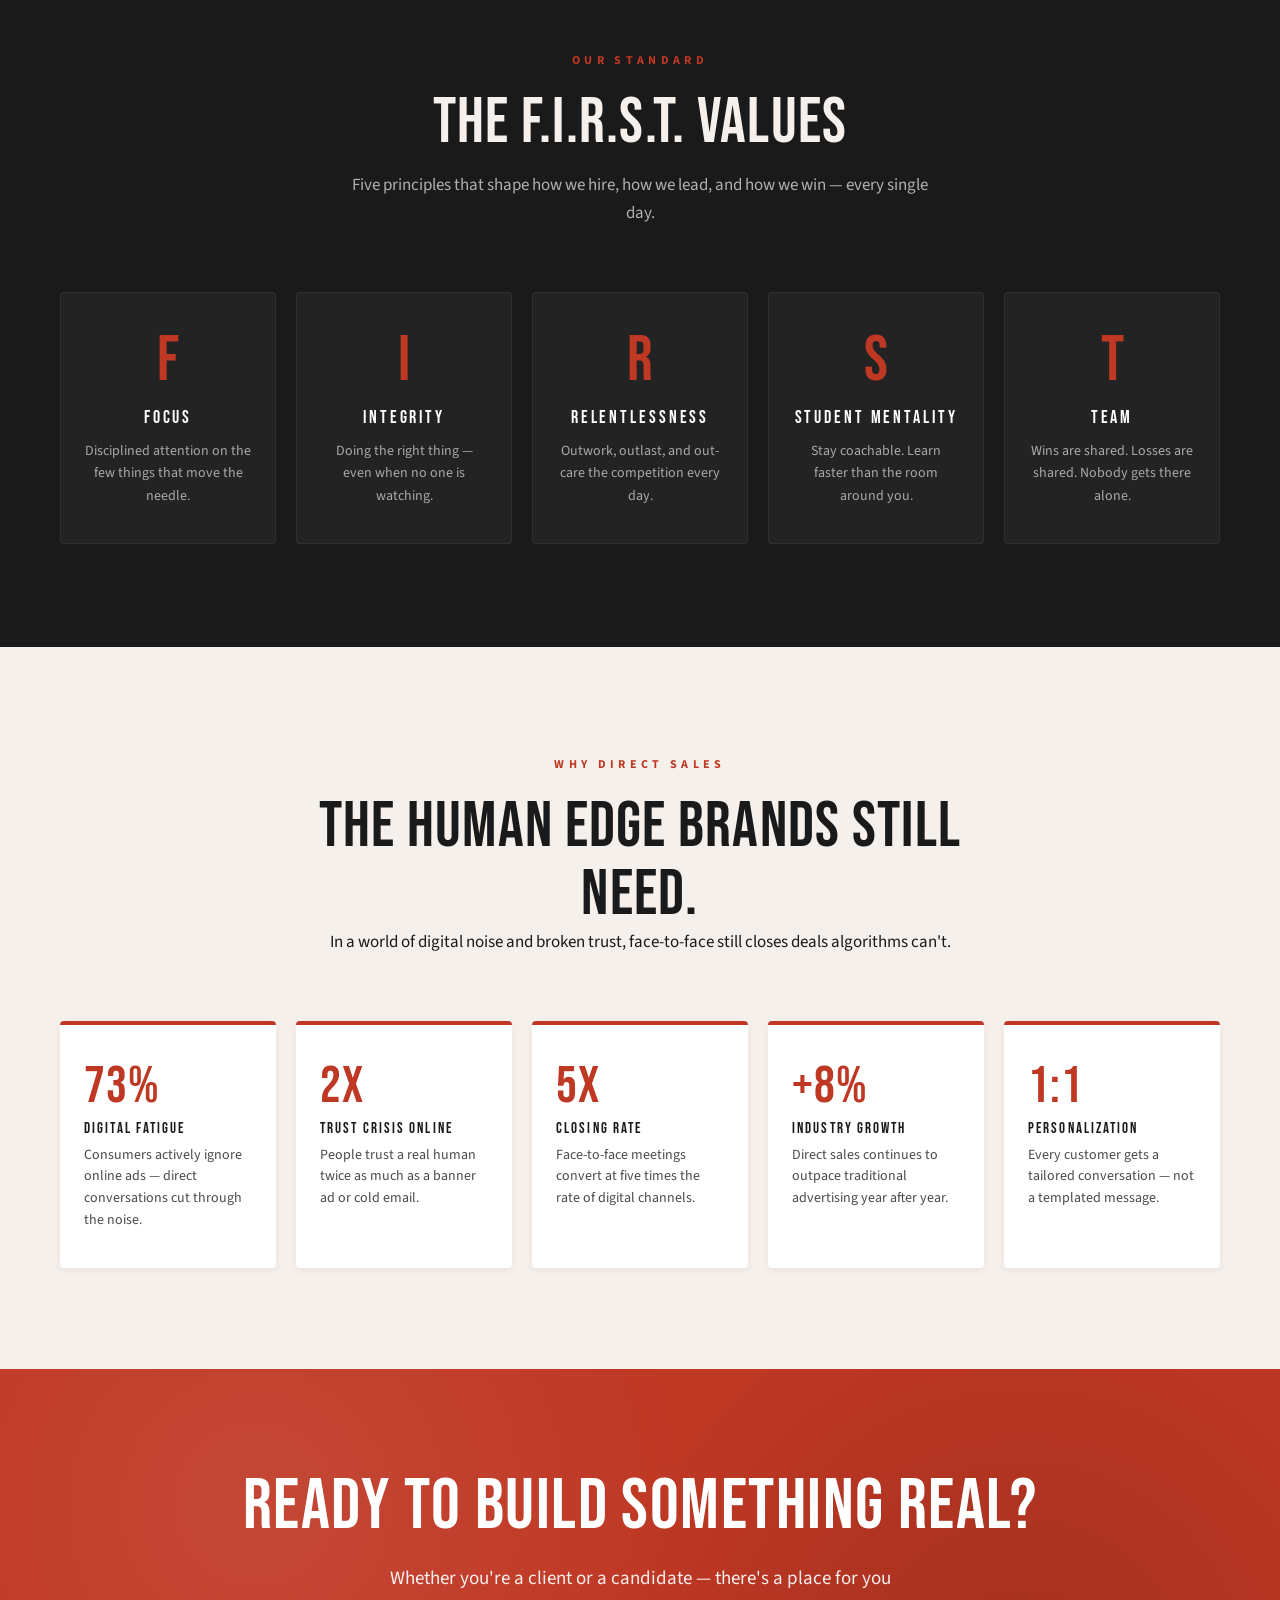
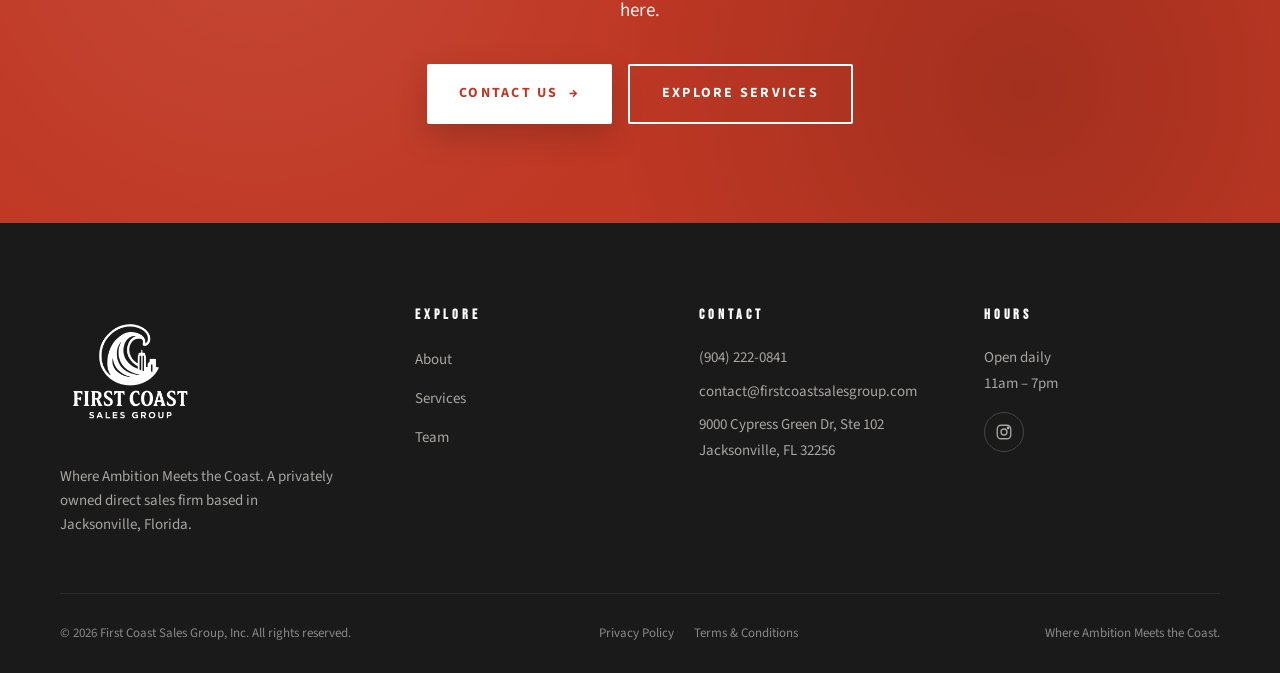
==== commit 5ab7cf86: "A2P compliance: privacy, terms, SMS consent, footer updates" ====
--- a/index.html
+++ b/index.html
@@ -193,9 +193,9 @@
       </div>
       <div class="footer-col">
         <h5>Contact</h5>
-        <p>(904) 222-0841</p>
-        <p>contact@firstcoastsalesgroup.com</p>
-        <p>9000 Cypress Green Drive<br/>Jacksonville, FL</p>
+        <p><a href="tel:9042220841">(904) 222-0841</a></p>
+        <p><a href="mailto:contact@firstcoastsalesgroup.com">contact@firstcoastsalesgroup.com</a></p>
+        <p>9000 Cypress Green Dr, Ste 102<br/>Jacksonville, FL 32256</p>
       </div>
       <div class="footer-col">
         <h5>Hours</h5>
@@ -208,7 +208,11 @@
       </div>
     </div>
     <div class="footer-bottom">
-      <span>&copy; 2025 First Coast Sales Group. All rights reserved.</span>
+      <span>&copy; 2026 First Coast Sales Group, Inc. All rights reserved.</span>
+      <nav class="footer-legal" aria-label="Legal">
+        <a href="/privacy">Privacy Policy</a>
+        <a href="/terms">Terms &amp; Conditions</a>
+      </nav>
       <span>Where Ambition Meets the Coast.</span>
     </div>
   </div>
--- a/styles.css
+++ b/styles.css
@@ -1645,3 +1645,232 @@
   }
   .fade-up { opacity: 1; transform: none; }
 }
+
+/* ============================================
+   FOOTER — LEGAL LINKS
+   ============================================ */
+
+.footer-legal {
+  display: flex;
+  gap: 20px;
+}
+
+.footer-legal a:hover { color: var(--red-light); }
+
+/* ============================================
+   SMS CONSENT (forms)
+   ============================================ */
+
+.sms-consent {
+  margin: -4px 0 18px;
+  padding: 16px 18px;
+  background: var(--cream);
+  border-left: 3px solid var(--red);
+  border-radius: 2px;
+  font-size: 13px;
+  line-height: 1.6;
+  color: var(--gray-dark);
+}
+
+.contact-form .sms-consent { margin-top: -8px; }
+
+.sms-consent-label {
+  display: flex;
+  align-items: flex-start;
+  gap: 12px;
+  font-size: 15px;
+  font-weight: 600;
+  line-height: 1.45;
+  color: var(--dark);
+  cursor: pointer;
+}
+
+.sms-consent-label input[type="checkbox"] {
+  flex: none;
+  width: 18px;
+  height: 18px;
+  margin-top: 2px;
+  accent-color: var(--red);
+  cursor: pointer;
+}
+
+.sms-consent-detail { padding-left: 30px; }
+
+.sms-consent-detail p { font-size: 13px; }
+
+.sms-consent-detail .receive {
+  margin-top: 8px;
+  font-weight: 700;
+  color: var(--dark);
+}
+
+.sms-consent-detail ul {
+  margin: 4px 0 8px 18px;
+}
+
+.sms-consent a,
+.form-privacy-note a {
+  color: var(--red);
+  text-decoration: underline;
+  text-underline-offset: 2px;
+}
+
+.form-privacy-note {
+  margin-top: 14px;
+  font-size: 13px;
+  line-height: 1.6;
+  color: var(--gray-dark);
+}
+
+/* ============================================
+   LEGAL PAGES (Privacy, Terms)
+   ============================================ */
+
+.legal-meta {
+  background: var(--cream);
+  padding: 28px 0;
+  border-bottom: 1px solid rgba(0,0,0,0.06);
+}
+
+.legal-meta dl {
+  display: grid;
+  grid-template-columns: repeat(3, 1fr);
+  gap: 18px 32px;
+}
+
+@media (max-width: 700px) {
+  .legal-meta dl { grid-template-columns: 1fr; }
+}
+
+.legal-meta dt {
+  font-size: 12px;
+  font-weight: 700;
+  letter-spacing: 0.16em;
+  text-transform: uppercase;
+  color: var(--red);
+}
+
+.legal-meta dd {
+  font-size: 15px;
+  font-weight: 600;
+  color: var(--dark);
+}
+
+.legal-body { padding: clamp(48px, 6vw, 80px) 0 var(--section-pad); }
+
+.legal-intro {
+  font-size: 18px;
+  color: var(--gray-dark);
+  margin-bottom: 36px;
+}
+
+.legal-body a {
+  color: var(--red);
+  text-decoration: underline;
+  text-underline-offset: 2px;
+}
+
+.legal-toc {
+  background: var(--cream);
+  border-top: 4px solid var(--red);
+  border-radius: 4px;
+  padding: 28px 32px;
+  margin-bottom: 56px;
+}
+
+.legal-toc h2 {
+  font-size: 22px;
+  letter-spacing: 0.16em;
+  margin-bottom: 14px;
+}
+
+.legal-toc ol {
+  list-style: none;
+  columns: 2;
+  column-gap: 32px;
+}
+
+@media (max-width: 600px) {
+  .legal-toc { padding: 24px 20px; }
+  .legal-toc ol { columns: 1; }
+}
+
+.legal-toc li {
+  break-inside: avoid;
+  margin-bottom: 6px;
+  font-size: 15px;
+}
+
+.legal-toc a {
+  color: var(--dark);
+  text-decoration: none;
+}
+
+.legal-toc a:hover { color: var(--red); }
+
+.legal-toc .num {
+  font-family: var(--font-display);
+  color: var(--red);
+  letter-spacing: 0.08em;
+  margin-right: 10px;
+}
+
+.legal-section {
+  scroll-margin-top: 110px;
+  padding: 0 0 40px;
+  margin-bottom: 40px;
+  border-bottom: 1px solid rgba(0,0,0,0.08);
+}
+
+.legal-section:last-child { border-bottom: none; margin-bottom: 0; }
+
+.legal-section > h2 {
+  display: flex;
+  align-items: baseline;
+  gap: 14px;
+  font-size: clamp(28px, 4vw, 40px);
+  margin-bottom: 18px;
+}
+
+.legal-section > h2 .num {
+  flex: none;
+  background: var(--red);
+  color: var(--white);
+  font-size: 16px;
+  letter-spacing: 0.08em;
+  padding: 4px 10px;
+  border-radius: 2px;
+  transform: translateY(-4px);
+}
+
+.legal-section h3 {
+  font-size: 22px;
+  letter-spacing: 0.06em;
+  margin: 28px 0 10px;
+}
+
+.legal-section p,
+.legal-section li {
+  color: var(--gray-dark);
+  font-size: 1.0625rem;
+}
+
+.legal-section p + p { margin-top: 14px; }
+
+.legal-section ul {
+  margin: 12px 0 14px 22px;
+}
+
+.legal-section li { margin-bottom: 6px; }
+
+.legal-section li strong { color: var(--dark); }
+
+.legal-callout {
+  margin: 18px 0;
+  padding: 18px 22px;
+  background: var(--cream);
+  border-left: 4px solid var(--red);
+  border-radius: 2px;
+  font-weight: 600;
+  color: var(--dark) !important;
+}
